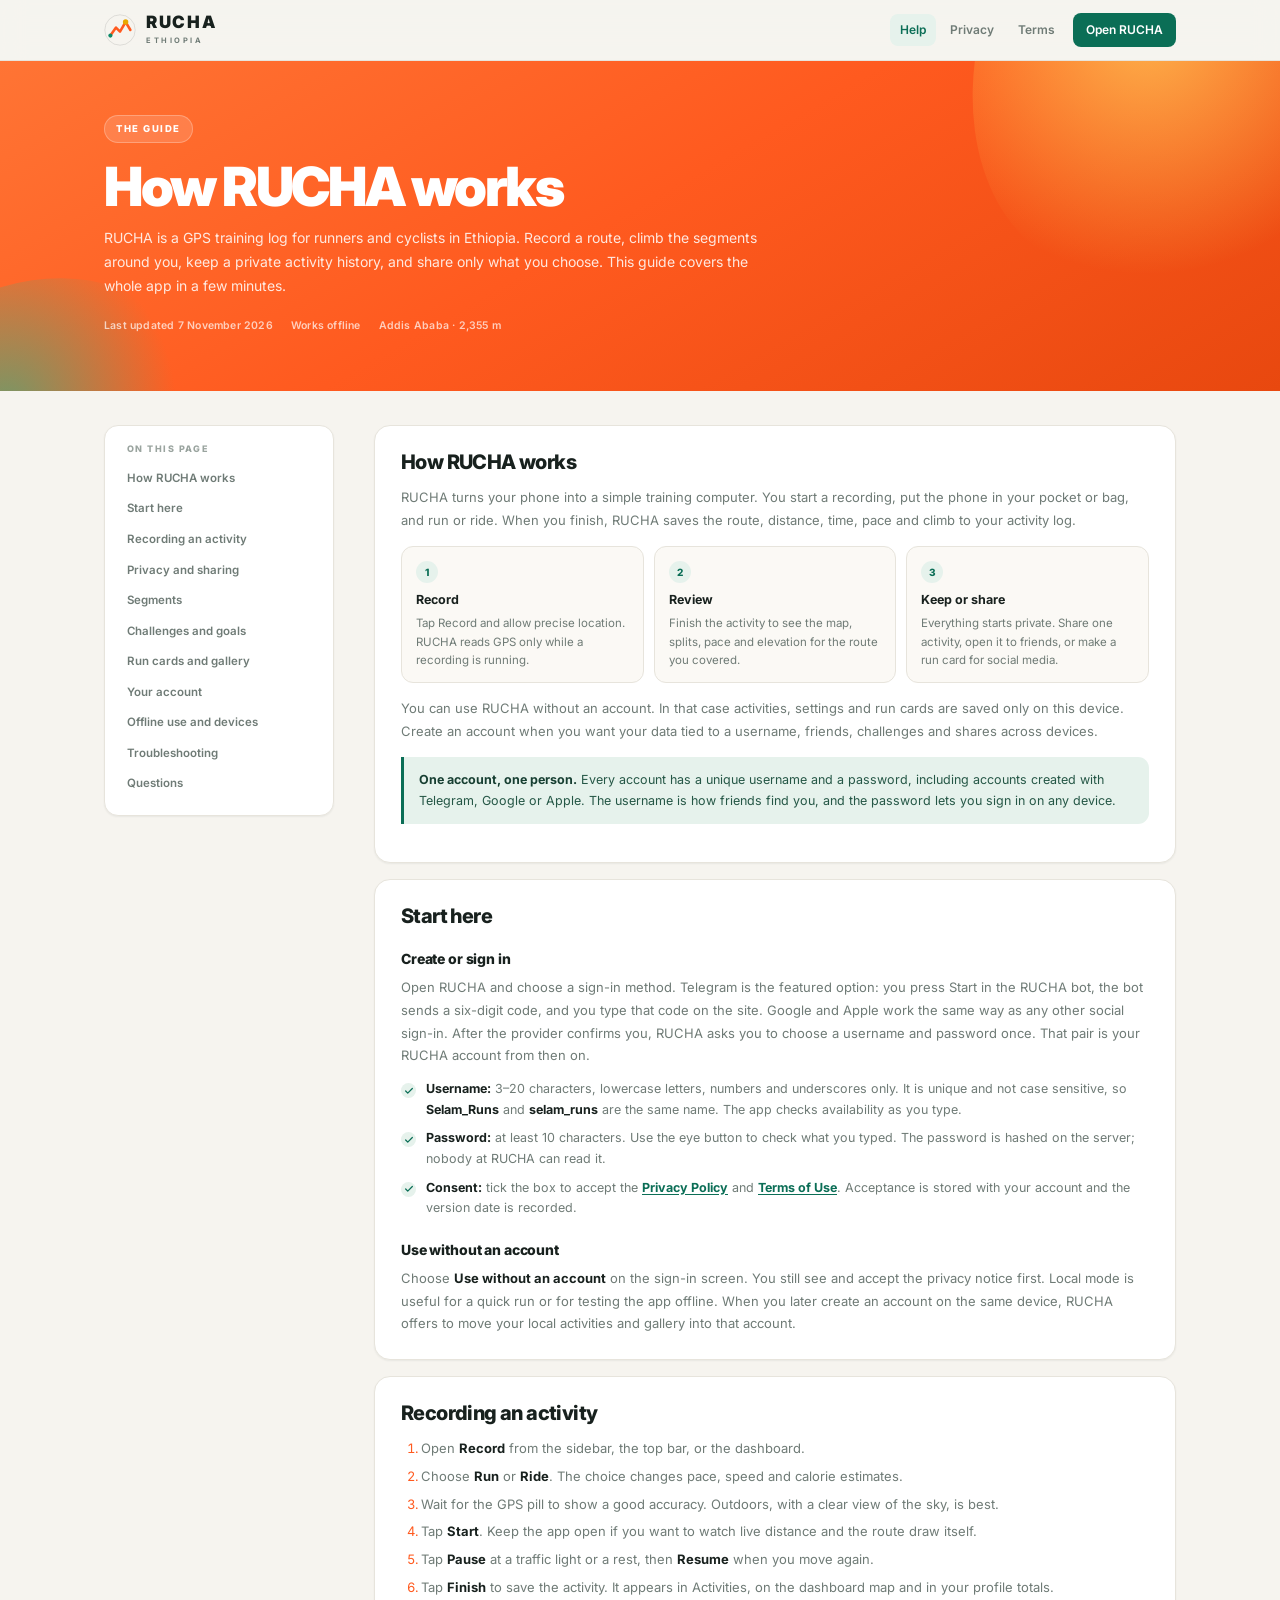
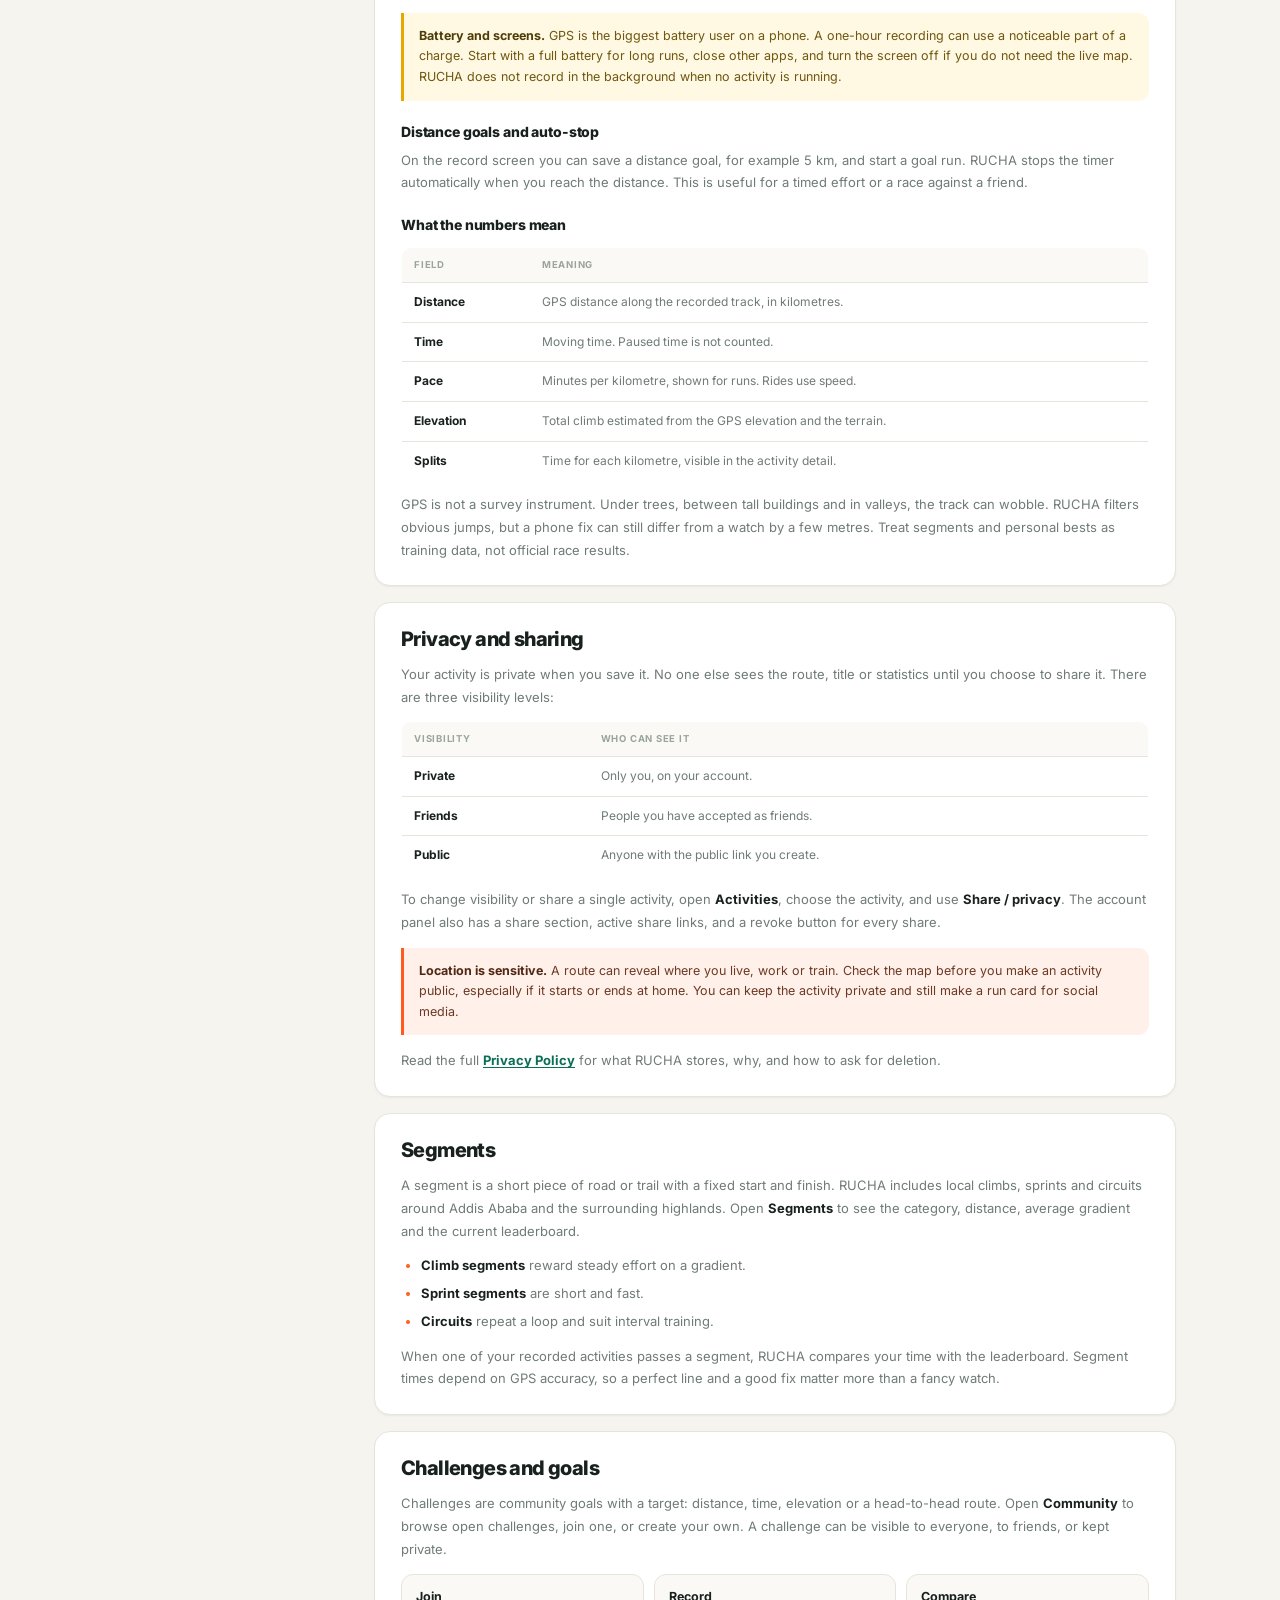
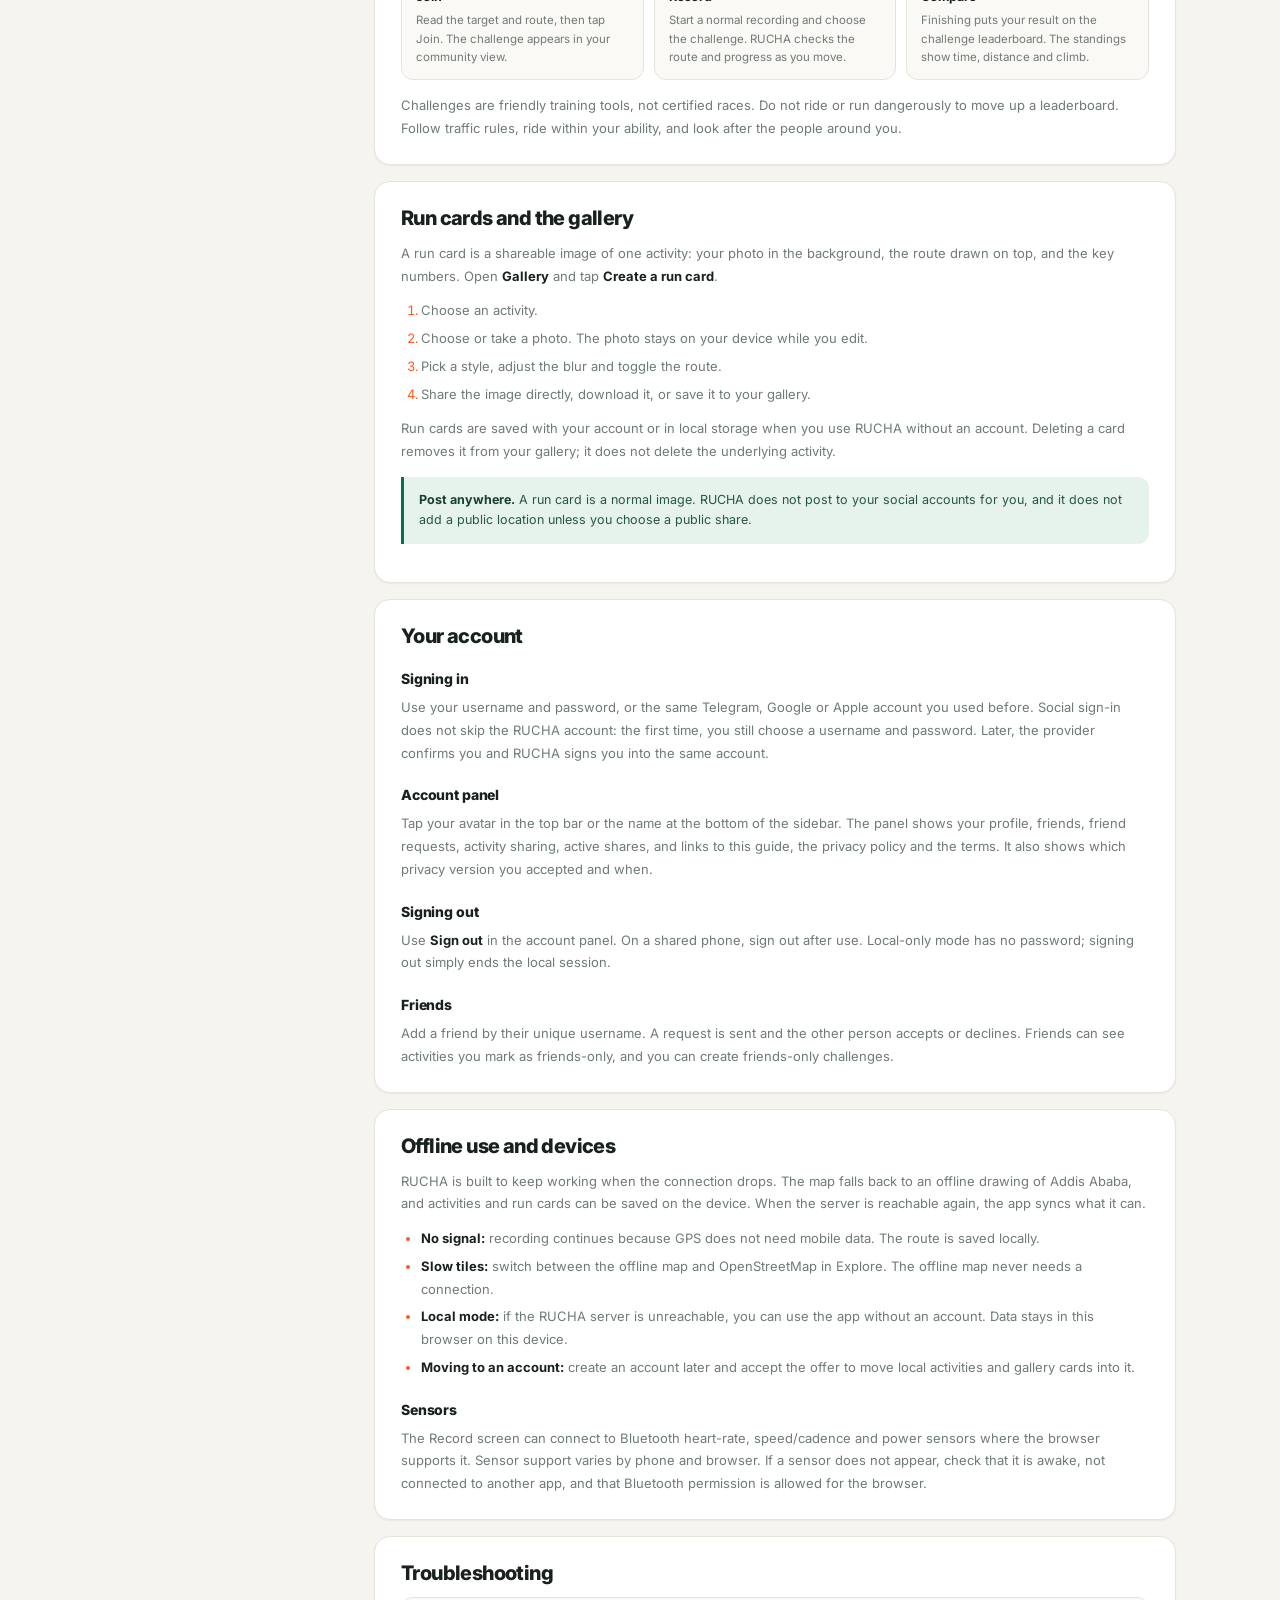
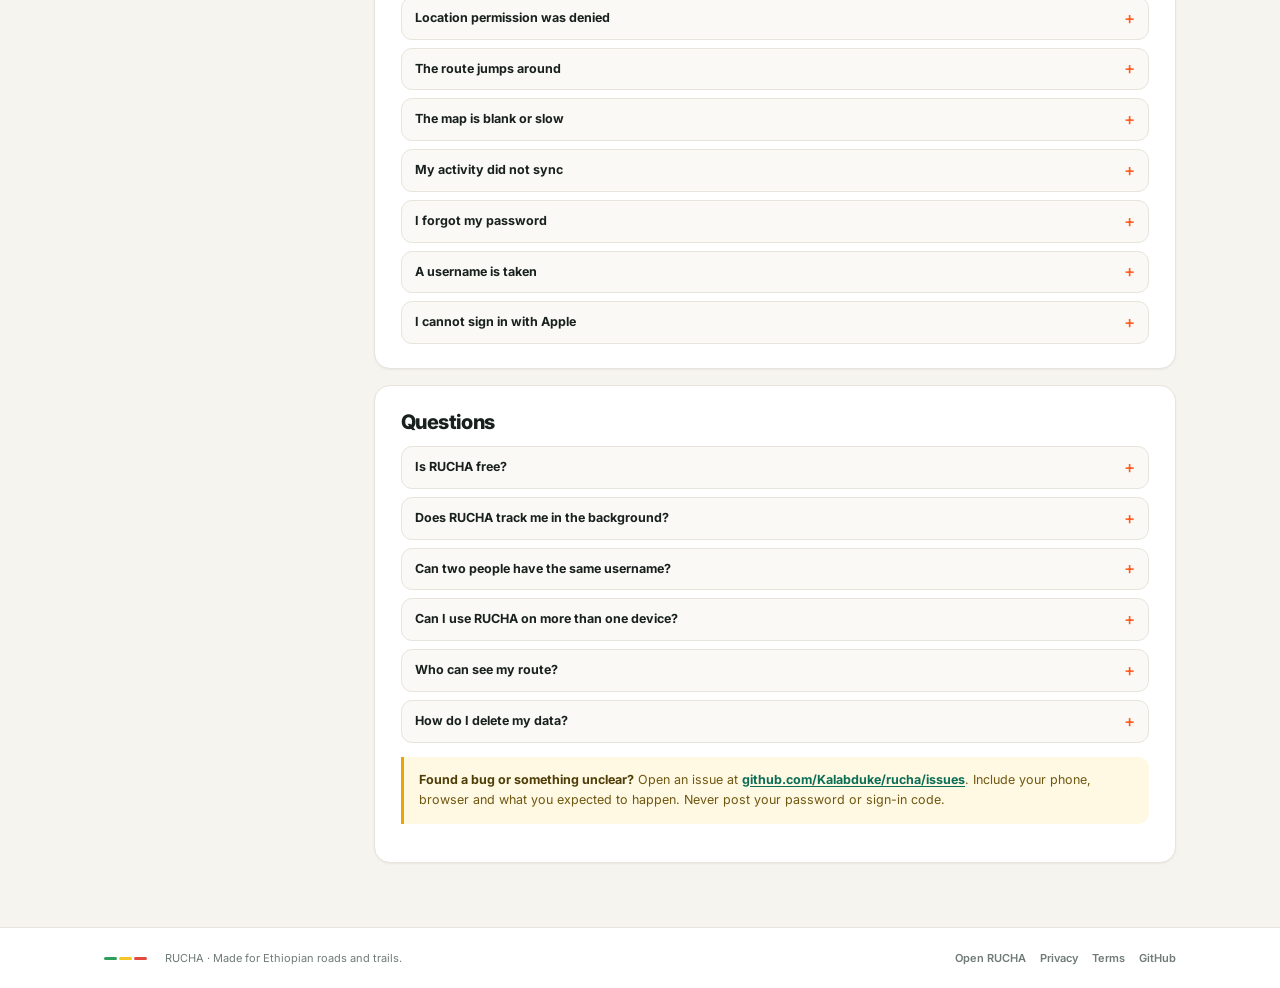
==== help.html @ 649cab93 "feat: complete RUCHA accounts, consent and onboarding - Telegram-first sign-in plus Google and Apple" ====
<!DOCTYPE html>
<html lang="en">
<head>
<meta charset="UTF-8">
<meta name="viewport" content="width=device-width, initial-scale=1">
<meta name="description" content="How RUCHA works: recording GPS activities, segments, challenges, run cards, accounts, privacy and offline use.">
<title>How RUCHA works · RUCHA</title>
<link rel="icon" type="image/svg+xml" href="data:image/svg+xml,%3Csvg xmlns=%27http://www.w3.org/2000/svg%27 viewBox=%270 0 40 40%27%3E%3Crect width=%2740%27 height=%2740%27 rx=%278%27 fill=%27%23121A18%27/%3E%3Cpath d=%27M8 27 L15 17 L20 22 L27 10 L33 20%27 fill=%27none%27 stroke=%27%23FF5A1F%27 stroke-width=%273.4%27 stroke-linecap=%27round%27 stroke-linejoin=%27round%27/%3E%3C/svg%3E">
<link rel="preconnect" href="https://fonts.googleapis.com">
<link rel="preconnect" href="https://fonts.gstatic.com" crossorigin>
<link href="https://fonts.googleapis.com/css2?family=Inter:wght@400;500;600;700;800;900&display=swap" rel="stylesheet">
<link rel="stylesheet" href="legal.css?v=5">
</head>
<body>

<header class="legal-top">
  <div class="legal-top-inner">
    <a class="legal-brand" href="index.html" aria-label="RUCHA home">
      <svg viewBox="0 0 40 40" aria-hidden="true">
        <circle cx="20" cy="20" r="19" fill="none" stroke="rgba(24,33,30,.14)" stroke-width="1"/>
        <path d="M8 27 L15 17 L20 22 L27 10 L33 20" fill="none" stroke="#FF5A1F" stroke-width="3.2" stroke-linecap="round" stroke-linejoin="round"/>
        <circle cx="27" cy="10" r="3.4" fill="#E8A700"/>
        <circle cx="8" cy="27" r="2.6" fill="#0E8A6A"/>
      </svg>
      <div><b>RUCHA</b><span>ETHIOPIA</span></div>
    </a>
    <nav class="legal-nav" aria-label="Site">
      <a href="help.html" class="active">Help</a>
      <a href="privacy.html">Privacy</a>
      <a href="terms.html">Terms</a>
      <a class="legal-cta" href="index.html">Open RUCHA</a>
    </nav>
  </div>
</header>

<section class="legal-hero">
  <div class="legal-hero-inner">
    <span class="legal-eyebrow">The guide</span>
    <h1>How RUCHA works</h1>
    <p>RUCHA is a GPS training log for runners and cyclists in Ethiopia. Record a route, climb the segments around you, keep a private activity history, and share only what you choose. This guide covers the whole app in a few minutes.</p>
    <div class="legal-meta"><span>Last updated 7 November 2026</span><span>Works offline</span><span>Addis Ababa · 2,355 m</span></div>
  </div>
</section>

<main class="legal-wrap">
  <div class="legal-layout">
    <aside class="legal-toc">
      <div class="legal-toc-inner">
        <div class="legal-toc-title">On this page</div>
        <nav aria-label="Help sections">
          <a href="#how-it-works">How RUCHA works</a>
          <a href="#start">Start here</a>
          <a href="#record">Recording an activity</a>
          <a href="#privacy">Privacy and sharing</a>
          <a href="#segments">Segments</a>
          <a href="#challenges">Challenges and goals</a>
          <a href="#gallery">Run cards and gallery</a>
          <a href="#account">Your account</a>
          <a href="#offline">Offline use and devices</a>
          <a href="#troubleshooting">Troubleshooting</a>
          <a href="#faq">Questions</a>
        </nav>
      </div>
    </aside>

    <article class="legal-article">
      <section class="legal-card" id="how-it-works">
        <h2>How RUCHA works</h2>
        <p>RUCHA turns your phone into a simple training computer. You start a recording, put the phone in your pocket or bag, and run or ride. When you finish, RUCHA saves the route, distance, time, pace and climb to your activity log.</p>
        <div class="legal-grid">
          <div class="legal-step"><span class="legal-step-n">1</span><b>Record</b><p>Tap Record and allow precise location. RUCHA reads GPS only while a recording is running.</p></div>
          <div class="legal-step"><span class="legal-step-n">2</span><b>Review</b><p>Finish the activity to see the map, splits, pace and elevation for the route you covered.</p></div>
          <div class="legal-step"><span class="legal-step-n">3</span><b>Keep or share</b><p>Everything starts private. Share one activity, open it to friends, or make a run card for social media.</p></div>
        </div>
        <p>You can use RUCHA without an account. In that case activities, settings and run cards are saved only on this device. Create an account when you want your data tied to a username, friends, challenges and shares across devices.</p>
        <div class="legal-callout green"><strong>One account, one person.</strong> Every account has a unique username and a password, including accounts created with Telegram, Google or Apple. The username is how friends find you, and the password lets you sign in on any device.</div>
      </section>

      <section class="legal-card" id="start">
        <h2>Start here</h2>
        <h3>Create or sign in</h3>
        <p>Open RUCHA and choose a sign-in method. Telegram is the featured option: you press Start in the RUCHA bot, the bot sends a six-digit code, and you type that code on the site. Google and Apple work the same way as any other social sign-in. After the provider confirms you, RUCHA asks you to choose a username and password once. That pair is your RUCHA account from then on.</p>
        <ul class="legal-checks">
          <li><strong>Username:</strong> 3–20 characters, lowercase letters, numbers and underscores only. It is unique and not case sensitive, so <b>Selam_Runs</b> and <b>selam_runs</b> are the same name. The app checks availability as you type.</li>
          <li><strong>Password:</strong> at least 10 characters. Use the eye button to check what you typed. The password is hashed on the server; nobody at RUCHA can read it.</li>
          <li><strong>Consent:</strong> tick the box to accept the <a href="privacy.html">Privacy Policy</a> and <a href="terms.html">Terms of Use</a>. Acceptance is stored with your account and the version date is recorded.</li>
        </ul>
        <h3>Use without an account</h3>
        <p>Choose <b>Use without an account</b> on the sign-in screen. You still see and accept the privacy notice first. Local mode is useful for a quick run or for testing the app offline. When you later create an account on the same device, RUCHA offers to move your local activities and gallery into that account.</p>
      </section>

      <section class="legal-card" id="record">
        <h2>Recording an activity</h2>
        <ol>
          <li>Open <b>Record</b> from the sidebar, the top bar, or the dashboard.</li>
          <li>Choose <b>Run</b> or <b>Ride</b>. The choice changes pace, speed and calorie estimates.</li>
          <li>Wait for the GPS pill to show a good accuracy. Outdoors, with a clear view of the sky, is best.</li>
          <li>Tap <b>Start</b>. Keep the app open if you want to watch live distance and the route draw itself.</li>
          <li>Tap <b>Pause</b> at a traffic light or a rest, then <b>Resume</b> when you move again.</li>
          <li>Tap <b>Finish</b> to save the activity. It appears in Activities, on the dashboard map and in your profile totals.</li>
        </ol>
        <div class="legal-callout gold"><strong>Battery and screens.</strong> GPS is the biggest battery user on a phone. A one-hour recording can use a noticeable part of a charge. Start with a full battery for long runs, close other apps, and turn the screen off if you do not need the live map. RUCHA does not record in the background when no activity is running.</div>
        <h3>Distance goals and auto-stop</h3>
        <p>On the record screen you can save a distance goal, for example 5 km, and start a goal run. RUCHA stops the timer automatically when you reach the distance. This is useful for a timed effort or a race against a friend.</p>
        <h3>What the numbers mean</h3>
        <table class="legal-table">
          <thead><tr><th>Field</th><th>Meaning</th></tr></thead>
          <tbody>
            <tr><td>Distance</td><td>GPS distance along the recorded track, in kilometres.</td></tr>
            <tr><td>Time</td><td>Moving time. Paused time is not counted.</td></tr>
            <tr><td>Pace</td><td>Minutes per kilometre, shown for runs. Rides use speed.</td></tr>
            <tr><td>Elevation</td><td>Total climb estimated from the GPS elevation and the terrain.</td></tr>
            <tr><td>Splits</td><td>Time for each kilometre, visible in the activity detail.</td></tr>
          </tbody>
        </table>
        <p>GPS is not a survey instrument. Under trees, between tall buildings and in valleys, the track can wobble. RUCHA filters obvious jumps, but a phone fix can still differ from a watch by a few metres. Treat segments and personal bests as training data, not official race results.</p>
      </section>

      <section class="legal-card" id="privacy">
        <h2>Privacy and sharing</h2>
        <p>Your activity is private when you save it. No one else sees the route, title or statistics until you choose to share it. There are three visibility levels:</p>
        <table class="legal-table">
          <thead><tr><th>Visibility</th><th>Who can see it</th></tr></thead>
          <tbody>
            <tr><td>Private</td><td>Only you, on your account.</td></tr>
            <tr><td>Friends</td><td>People you have accepted as friends.</td></tr>
            <tr><td>Public</td><td>Anyone with the public link you create.</td></tr>
          </tbody>
        </table>
        <p>To change visibility or share a single activity, open <b>Activities</b>, choose the activity, and use <b>Share / privacy</b>. The account panel also has a share section, active share links, and a revoke button for every share.</p>
        <div class="legal-callout"><strong>Location is sensitive.</strong> A route can reveal where you live, work or train. Check the map before you make an activity public, especially if it starts or ends at home. You can keep the activity private and still make a run card for social media.</div>
        <p>Read the full <a href="privacy.html">Privacy Policy</a> for what RUCHA stores, why, and how to ask for deletion.</p>
      </section>

      <section class="legal-card" id="segments">
        <h2>Segments</h2>
        <p>A segment is a short piece of road or trail with a fixed start and finish. RUCHA includes local climbs, sprints and circuits around Addis Ababa and the surrounding highlands. Open <b>Segments</b> to see the category, distance, average gradient and the current leaderboard.</p>
        <ul>
          <li><strong>Climb segments</strong> reward steady effort on a gradient.</li>
          <li><strong>Sprint segments</strong> are short and fast.</li>
          <li><strong>Circuits</strong> repeat a loop and suit interval training.</li>
        </ul>
        <p>When one of your recorded activities passes a segment, RUCHA compares your time with the leaderboard. Segment times depend on GPS accuracy, so a perfect line and a good fix matter more than a fancy watch.</p>
      </section>

      <section class="legal-card" id="challenges">
        <h2>Challenges and goals</h2>
        <p>Challenges are community goals with a target: distance, time, elevation or a head-to-head route. Open <b>Community</b> to browse open challenges, join one, or create your own. A challenge can be visible to everyone, to friends, or kept private.</p>
        <div class="legal-grid">
          <div class="legal-step"><b>Join</b><p>Read the target and route, then tap Join. The challenge appears in your community view.</p></div>
          <div class="legal-step"><b>Record</b><p>Start a normal recording and choose the challenge. RUCHA checks the route and progress as you move.</p></div>
          <div class="legal-step"><b>Compare</b><p>Finishing puts your result on the challenge leaderboard. The standings show time, distance and climb.</p></div>
        </div>
        <p>Challenges are friendly training tools, not certified races. Do not ride or run dangerously to move up a leaderboard. Follow traffic rules, ride within your ability, and look after the people around you.</p>
      </section>

      <section class="legal-card" id="gallery">
        <h2>Run cards and the gallery</h2>
        <p>A run card is a shareable image of one activity: your photo in the background, the route drawn on top, and the key numbers. Open <b>Gallery</b> and tap <b>Create a run card</b>.</p>
        <ol>
          <li>Choose an activity.</li>
          <li>Choose or take a photo. The photo stays on your device while you edit.</li>
          <li>Pick a style, adjust the blur and toggle the route.</li>
          <li>Share the image directly, download it, or save it to your gallery.</li>
        </ol>
        <p>Run cards are saved with your account or in local storage when you use RUCHA without an account. Deleting a card removes it from your gallery; it does not delete the underlying activity.</p>
        <div class="legal-callout green"><strong>Post anywhere.</strong> A run card is a normal image. RUCHA does not post to your social accounts for you, and it does not add a public location unless you choose a public share.</div>
      </section>

      <section class="legal-card" id="account">
        <h2>Your account</h2>
        <h3>Signing in</h3>
        <p>Use your username and password, or the same Telegram, Google or Apple account you used before. Social sign-in does not skip the RUCHA account: the first time, you still choose a username and password. Later, the provider confirms you and RUCHA signs you into the same account.</p>
        <h3>Account panel</h3>
        <p>Tap your avatar in the top bar or the name at the bottom of the sidebar. The panel shows your profile, friends, friend requests, activity sharing, active shares, and links to this guide, the privacy policy and the terms. It also shows which privacy version you accepted and when.</p>
        <h3>Signing out</h3>
        <p>Use <b>Sign out</b> in the account panel. On a shared phone, sign out after use. Local-only mode has no password; signing out simply ends the local session.</p>
        <h3>Friends</h3>
        <p>Add a friend by their unique username. A request is sent and the other person accepts or declines. Friends can see activities you mark as friends-only, and you can create friends-only challenges.</p>
      </section>

      <section class="legal-card" id="offline">
        <h2>Offline use and devices</h2>
        <p>RUCHA is built to keep working when the connection drops. The map falls back to an offline drawing of Addis Ababa, and activities and run cards can be saved on the device. When the server is reachable again, the app syncs what it can.</p>
        <ul>
          <li><strong>No signal:</strong> recording continues because GPS does not need mobile data. The route is saved locally.</li>
          <li><strong>Slow tiles:</strong> switch between the offline map and OpenStreetMap in Explore. The offline map never needs a connection.</li>
          <li><strong>Local mode:</strong> if the RUCHA server is unreachable, you can use the app without an account. Data stays in this browser on this device.</li>
          <li><strong>Moving to an account:</strong> create an account later and accept the offer to move local activities and gallery cards into it.</li>
        </ul>
        <h3>Sensors</h3>
        <p>The Record screen can connect to Bluetooth heart-rate, speed/cadence and power sensors where the browser supports it. Sensor support varies by phone and browser. If a sensor does not appear, check that it is awake, not connected to another app, and that Bluetooth permission is allowed for the browser.</p>
      </section>

      <section class="legal-card" id="troubleshooting">
        <h2>Troubleshooting</h2>
        <div class="legal-faq">
          <details><summary>Location permission was denied</summary><p>Open your browser's site settings for RUCHA and allow location, then reload the page. On Android, also check that precise location is allowed for the browser. RUCHA cannot record GPS without permission.</p></details>
          <details><summary>The route jumps around</summary><p>This is usually a weak GPS fix. Move away from tall buildings, wait for a better accuracy before starting, and keep the phone in a pocket or armband with a view of the sky. A phone in a deep bag or under a jacket can lose the signal.</p></details>
          <details><summary>The map is blank or slow</summary><p>Switch to the offline map in Explore. OpenStreetMap tiles need a connection and can be slow on mobile data. The offline map always works.</p></details>
          <details><summary>My activity did not sync</summary><p>Check the connection badge. If RUCHA is offline, the activity is saved on this device and will sync when the server is reachable. Do not clear browser storage before it syncs.</p></details>
          <details><summary>I forgot my password</summary><p>There is no email reset yet. If you still have the Telegram, Google or Apple account linked to RUCHA, sign in that way and you will return to the same RUCHA account. Otherwise, create a new account with a new username. Do not create a second account to impersonate someone else.</p></details>
          <details><summary>A username is taken</summary><p>Usernames are unique and case-insensitive. Try another combination. The field checks availability as you type, and the server enforces uniqueness when you submit.</p></details>
          <details><summary>I cannot sign in with Apple</summary><p>Apple sign-in requires an HTTPS site and Apple credentials configured on the server. If the button is disabled or missing, use Telegram, Google, or a username and password.</p></details>
        </div>
      </section>

      <section class="legal-card" id="faq">
        <h2>Questions</h2>
        <div class="legal-faq">
          <details><summary>Is RUCHA free?</summary><p>Yes. Recording, segments, challenges and run cards are free to use. There are no ads and RUCHA does not sell personal data.</p></details>
          <details><summary>Does RUCHA track me in the background?</summary><p>No. GPS is read only while an activity is recording. When you finish or stop, tracking stops. The app does not build a background location history.</p></details>
          <details><summary>Can two people have the same username?</summary><p>No. Usernames are unique and case-insensitive. <b>Selam_Runs</b> and <b>selam_runs</b> are the same account name.</p></details>
          <details><summary>Can I use RUCHA on more than one device?</summary><p>Yes, with an account. Sign in with the same username and password on each device. Local-only mode is tied to the browser and device where it was created.</p></details>
          <details><summary>Who can see my route?</summary><p>Only you, until you share the activity or change its visibility. Public shares are visible to anyone with the link. Friends-only shares are visible to accepted friends.</p></details>
          <details><summary>How do I delete my data?</summary><p>Delete individual activities or run cards in the app. For account deletion, contact the project through the public repository. See the <a href="privacy.html#retention">Privacy Policy</a> for what deletion covers.</p></details>
        </div>
        <div class="legal-callout gold"><strong>Found a bug or something unclear?</strong> Open an issue at <a href="https://github.com/Kalabduke/rucha/issues" target="_blank" rel="noopener">github.com/Kalabduke/rucha/issues</a>. Include your phone, browser and what you expected to happen. Never post your password or sign-in code.</div>
      </section>
    </article>
  </div>
</main>

<footer class="legal-footer">
  <div class="legal-footer-inner">
    <span class="legal-flag" aria-hidden="true"><i></i><i></i><i></i></span>
    <span>RUCHA · Made for Ethiopian roads and trails.</span>
    <div class="legal-footer-links">
      <a href="index.html">Open RUCHA</a>
      <a href="privacy.html">Privacy</a>
      <a href="terms.html">Terms</a>
      <a href="https://github.com/Kalabduke/rucha" target="_blank" rel="noopener">GitHub</a>
    </div>
  </div>
</footer>

</body>
</html>
---- legal.css ----
:root{
  --brand:#0B6E56; --brand-dark:#095A46; --brand-soft:#E6F2EC;
  --accent:#FF5A1F; --accent-soft:#FFF0E9; --gold:#E8A700; --accent-2:#0E8A6A;
  --bg:#F6F4EF; --surface:#FFFFFF; --surface-2:#FBF9F5;
  --text:#18211E; --muted:#6F7B76; --faint:#9AA49F; --border:#E7E4DC; --border-strong:#D8D4C9;
  --shadow:0 1px 2px rgba(20,30,26,.06); --shadow-lg:0 18px 50px rgba(15,25,20,.12);
  --font:'Inter','Noto Sans',system-ui,-apple-system,'Segoe UI',sans-serif;
}
*{box-sizing:border-box}
html,body{margin:0;padding:0}
body{font-family:var(--font);background:var(--bg);color:var(--text);font-size:14px;line-height:1.5;-webkit-font-smoothing:antialiased}
a{color:inherit}
svg{display:block}
::selection{background:var(--accent);color:#fff}
.legal-top{
  position:sticky;top:0;z-index:20;background:rgba(246,244,239,.9);backdrop-filter:blur(12px);
  border-bottom:1px solid var(--border);
}
.legal-top-inner{max-width:1120px;margin:0 auto;padding:13px 24px;display:flex;align-items:center;gap:18px}
.legal-brand{display:flex;align-items:center;gap:10px;text-decoration:none}
.legal-brand svg{width:32px;height:32px;flex:0 0 32px}
.legal-brand b{display:block;font-size:17px;font-weight:900;letter-spacing:.1em;line-height:1}
.legal-brand span{display:block;font-size:7.5px;letter-spacing:.34em;color:var(--muted);margin-top:4px;font-weight:700}
.legal-nav{display:flex;align-items:center;gap:4px;margin-left:auto;font-size:12px;font-weight:600}
.legal-nav a{padding:7px 10px;border-radius:8px;text-decoration:none;color:var(--muted)}
.legal-nav a:hover{color:var(--text);background:var(--surface)}
.legal-nav a.active{color:var(--brand);background:var(--brand-soft)}
.legal-nav .legal-cta{background:var(--brand);color:#fff;padding:8px 13px;margin-left:4px}
.legal-nav .legal-cta:hover{background:var(--brand-dark);color:#fff}
.legal-hero{
  position:relative;overflow:hidden;color:#fff;
  background:linear-gradient(150deg,#FF7434 0%,#FF5A1F 48%,#E8480F 100%);
}
.legal-hero.green{background:linear-gradient(150deg,#0F7A60 0%,#0B6E56 48%,#084A3B 100%)}
.legal-hero-inner{max-width:1120px;margin:0 auto;padding:54px 24px 58px;position:relative;z-index:1}
.legal-hero::before,.legal-hero::after{content:"";position:absolute;border-radius:46% 54% 62% 38% / 44% 39% 61% 56%;pointer-events:none}
.legal-hero::before{width:420px;height:400px;right:-110px;top:-170px;background:radial-gradient(circle at 38% 38%,rgba(255,211,92,.72),rgba(232,167,0,0) 68%);transform:rotate(18deg)}
.legal-hero::after{width:300px;height:280px;left:-110px;bottom:-170px;background:radial-gradient(circle at 42% 40%,rgba(28,186,145,.6),rgba(14,138,106,0) 70%);transform:rotate(-24deg)}
.legal-eyebrow{display:inline-flex;align-items:center;gap:7px;padding:6px 11px;border-radius:999px;background:rgba(255,255,255,.14);border:1px solid rgba(255,255,255,.26);font-size:9.5px;letter-spacing:.16em;font-weight:800;text-transform:uppercase}
.legal-hero h1{font-size:clamp(34px,4.4vw,54px);line-height:1.02;letter-spacing:-.045em;font-weight:900;margin:16px 0 12px;max-width:820px}
.legal-hero p{font-size:14px;line-height:1.7;color:rgba(255,255,255,.86);margin:0;max-width:680px}
.legal-meta{display:flex;flex-wrap:wrap;gap:8px 18px;margin-top:20px;font-size:10.5px;color:rgba(255,255,255,.7);font-weight:600;letter-spacing:.02em}
.legal-wrap{max-width:1120px;margin:0 auto;padding:34px 24px 64px}
.legal-layout{display:grid;grid-template-columns:230px minmax(0,1fr);gap:40px;align-items:start}
.legal-toc{position:sticky;top:82px}
.legal-toc-inner{background:var(--surface);border:1px solid var(--border);border-radius:14px;padding:16px 14px;box-shadow:var(--shadow)}
.legal-toc-title{font-size:9px;letter-spacing:.16em;text-transform:uppercase;color:var(--faint);font-weight:800;padding:0 8px;margin-bottom:8px}
.legal-toc nav{display:flex;flex-direction:column;gap:1px}
.legal-toc a{font-size:11.5px;font-weight:600;color:var(--muted);text-decoration:none;padding:7px 8px;border-radius:8px;line-height:1.35}
.legal-toc a:hover{color:var(--brand);background:var(--brand-soft)}
.legal-article{min-width:0;display:flex;flex-direction:column;gap:16px}
.legal-card{background:var(--surface);border:1px solid var(--border);border-radius:16px;padding:24px 26px;box-shadow:var(--shadow);scroll-margin-top:88px}
.legal-card h2{font-size:20px;letter-spacing:-.03em;font-weight:800;margin:0 0 12px;line-height:1.2}
.legal-card h3{font-size:14px;font-weight:800;letter-spacing:-.01em;margin:20px 0 7px}
.legal-card h3:first-child{margin-top:0}
.legal-card p{font-size:13px;line-height:1.75;color:var(--muted);margin:0 0 12px}
.legal-card p:last-child{margin-bottom:0}
.legal-card ul,.legal-card ol{margin:0 0 12px;padding-left:20px;font-size:13px;line-height:1.75;color:var(--muted)}
.legal-card li{margin:5px 0}
.legal-card li::marker{color:var(--accent)}
.legal-card strong,.legal-card b{color:var(--text)}
.legal-card a{color:var(--brand);font-weight:700;text-decoration:underline;text-underline-offset:2px}
.legal-card a:hover{color:var(--brand-dark)}
.legal-callout{
  margin:14px 0;padding:13px 15px;border-left:3px solid var(--accent);
  background:var(--accent-soft);border-radius:0 11px 11px 0;
  font-size:12.5px;line-height:1.65;color:#6B3A24;
}
.legal-callout strong{color:#4E2815}
.legal-callout.green{border-left-color:var(--brand);background:var(--brand-soft);color:#255746}
.legal-callout.green strong{color:#173F32}
.legal-callout.gold{border-left-color:var(--gold);background:#FFF8E2;color:#6E5711}
.legal-callout.gold strong{color:#4E3D07}
.legal-grid{display:grid;grid-template-columns:repeat(3,minmax(0,1fr));gap:10px;margin:14px 0}
.legal-step{background:var(--surface-2);border:1px solid var(--border);border-radius:12px;padding:13px 14px}
.legal-step b{display:block;font-size:12.5px;margin-bottom:4px}
.legal-step p{font-size:11.5px;line-height:1.6;margin:0;color:var(--muted)}
.legal-step .legal-step-n{display:inline-flex;width:22px;height:22px;border-radius:50%;background:var(--brand-soft);color:var(--brand);font-size:10px;font-weight:800;align-items:center;justify-content:center;margin-bottom:8px}
.legal-checks{list-style:none !important;padding:0 !important;margin:10px 0 !important}
.legal-checks li{position:relative;padding-left:25px;font-size:12.5px;line-height:1.65;margin:8px 0 !important}
.legal-checks li::before{
  content:"";position:absolute;left:0;top:4px;width:15px;height:15px;border-radius:50%;
  background:var(--brand-soft) url("data:image/svg+xml,%3Csvg xmlns='http://www.w3.org/2000/svg' viewBox='0 0 24 24' fill='none' stroke='%230B6E56' stroke-width='3' stroke-linecap='round' stroke-linejoin='round'%3E%3Cpath d='M4 12l5 5L20 6'/%3E%3C/svg%3E") center/10px no-repeat;
}
.legal-table{width:100%;border-collapse:collapse;font-size:12px;margin:12px 0;border:1px solid var(--border);border-radius:10px;overflow:hidden}
.legal-table th{text-align:left;padding:10px 12px;background:var(--surface-2);font-size:9.5px;letter-spacing:.08em;text-transform:uppercase;color:var(--faint);border-bottom:1px solid var(--border)}
.legal-table td{padding:10px 12px;border-bottom:1px solid var(--border);color:var(--muted);line-height:1.55;vertical-align:top}
.legal-table tr:last-child td{border-bottom:0}
.legal-table td:first-child{font-weight:700;color:var(--text);white-space:nowrap}
.legal-faq{display:flex;flex-direction:column;gap:8px;margin-top:12px}
.legal-faq details{background:var(--surface-2);border:1px solid var(--border);border-radius:11px;padding:0 13px}
.legal-faq summary{cursor:pointer;font-size:12.5px;font-weight:700;padding:11px 0;list-style:none;display:flex;align-items:center;justify-content:space-between;gap:10px}
.legal-faq summary::-webkit-details-marker{display:none}
.legal-faq summary::after{content:"+";font-size:17px;font-weight:500;color:var(--accent);line-height:1}
.legal-faq details[open] summary::after{content:"−"}
.legal-faq details p{font-size:12px;line-height:1.7;padding:0 0 12px;margin:0;color:var(--muted)}
.legal-footer{border-top:1px solid var(--border);background:var(--surface)}
.legal-footer-inner{max-width:1120px;margin:0 auto;padding:22px 24px;display:flex;align-items:center;gap:18px;flex-wrap:wrap;font-size:11px;color:var(--muted)}
.legal-footer-links{display:flex;gap:14px;margin-left:auto;flex-wrap:wrap}
.legal-footer a{text-decoration:none;font-weight:600}
.legal-footer a:hover{color:var(--brand)}
.legal-footer .legal-flag{display:flex;gap:2px}
.legal-footer .legal-flag i{width:13px;height:3px;border-radius:2px}
.legal-footer .legal-flag i:nth-child(1){background:#2E9E5B}.legal-footer .legal-flag i:nth-child(2){background:#F3C623}.legal-footer .legal-flag i:nth-child(3){background:#E24A3F}
@media(max-width:900px){
  .legal-layout{grid-template-columns:1fr;gap:18px}
  .legal-toc{position:static}
  .legal-toc nav{flex-direction:row;flex-wrap:wrap;gap:3px}
  .legal-toc a{font-size:10.5px}
  .legal-grid{grid-template-columns:1fr}
}
@media(max-width:620px){
  .legal-top-inner{padding:11px 16px;gap:10px}
  .legal-nav a:not(.legal-cta){display:none}
  .legal-hero-inner{padding:38px 18px 42px}
  .legal-wrap{padding:22px 16px 46px}
  .legal-card{padding:20px 18px;border-radius:14px}
  .legal-table{display:block;overflow-x:auto}
  .legal-footer-inner{padding:18px 16px;flex-direction:column;align-items:flex-start;gap:10px}
  .legal-footer-links{margin-left:0}
}
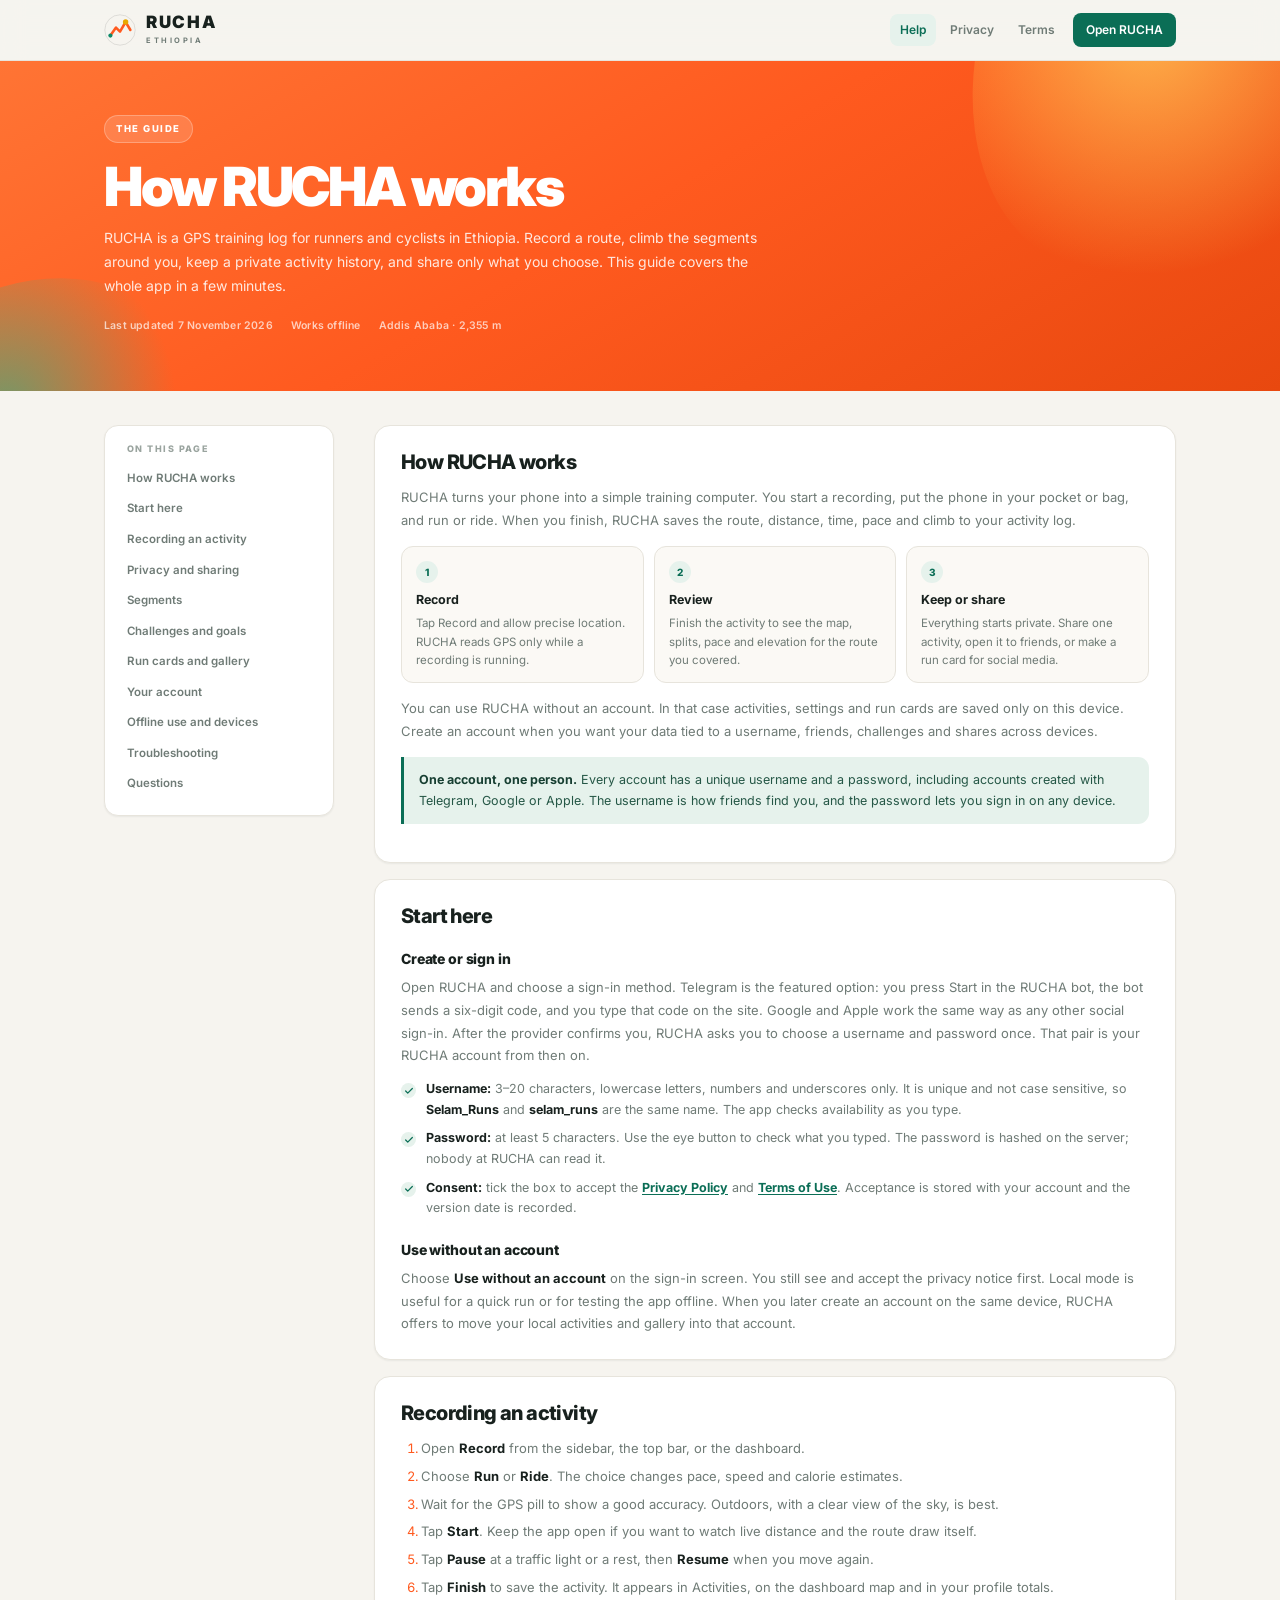
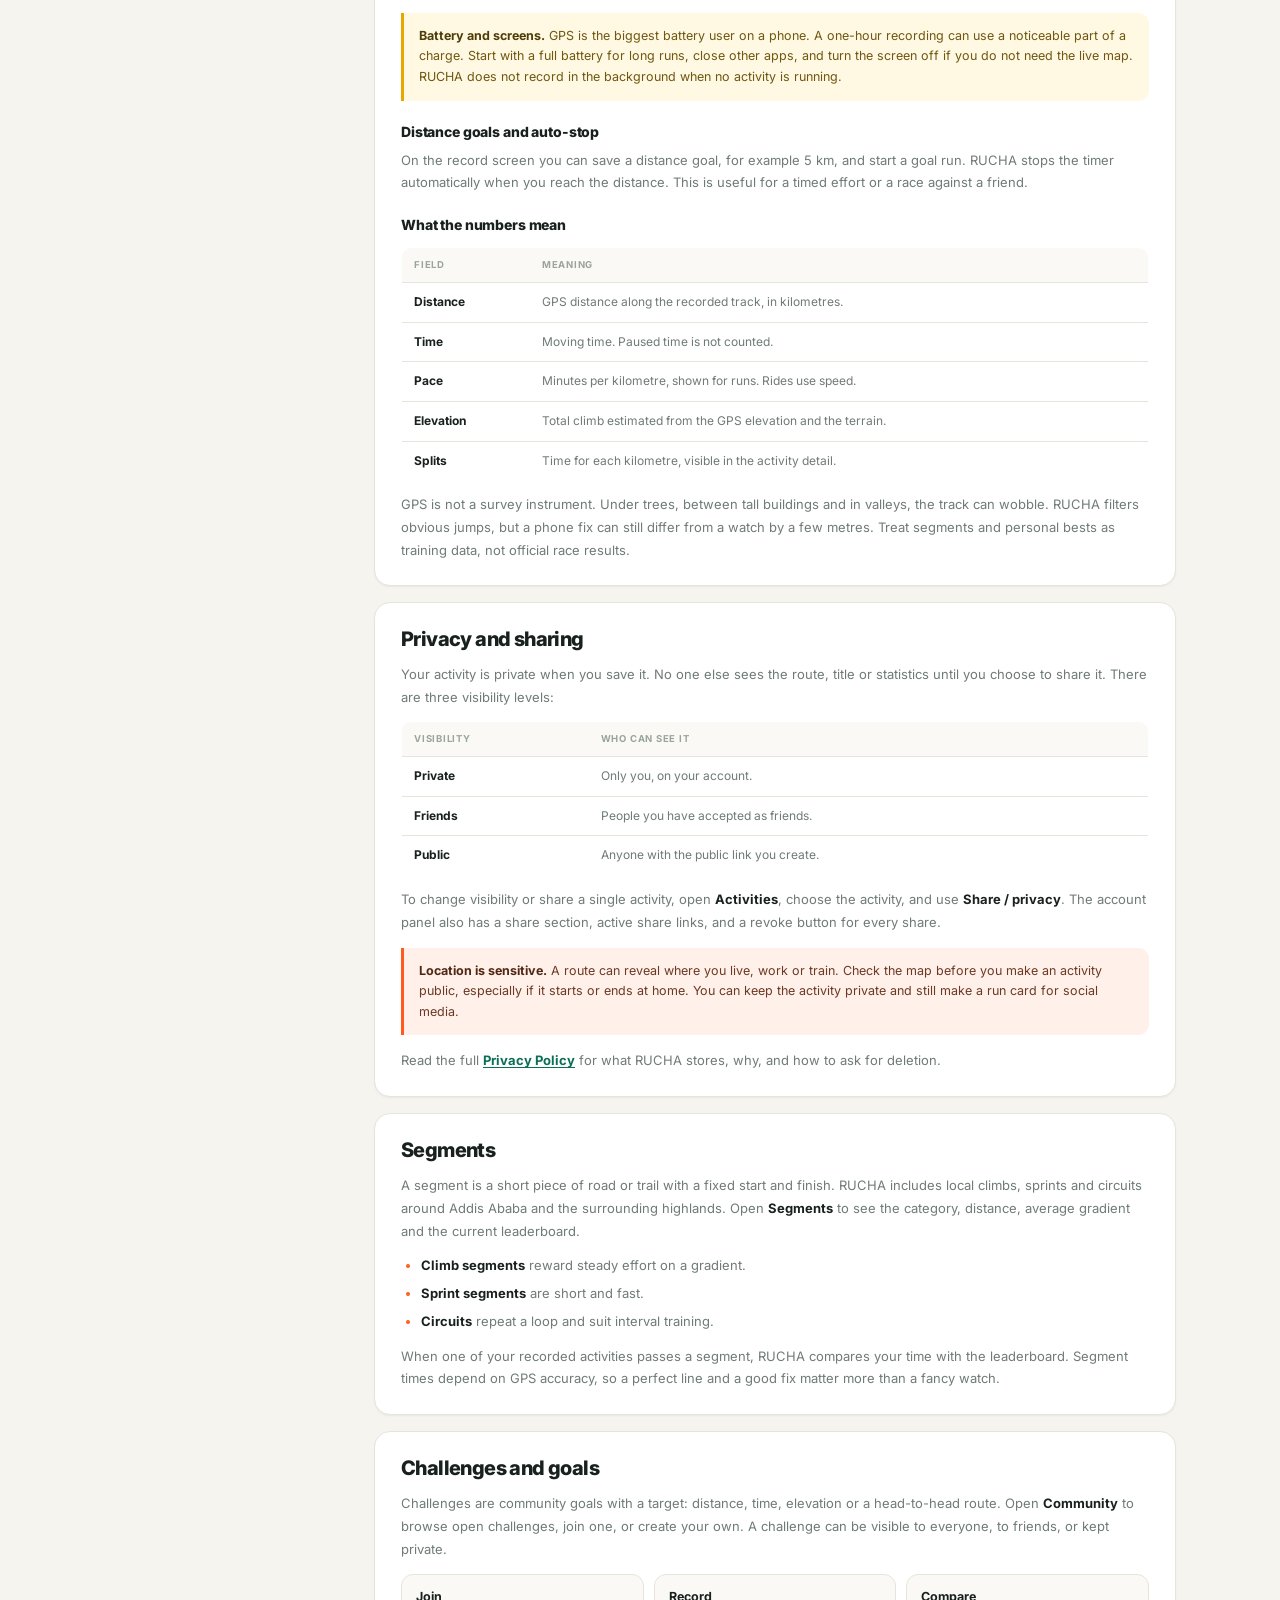
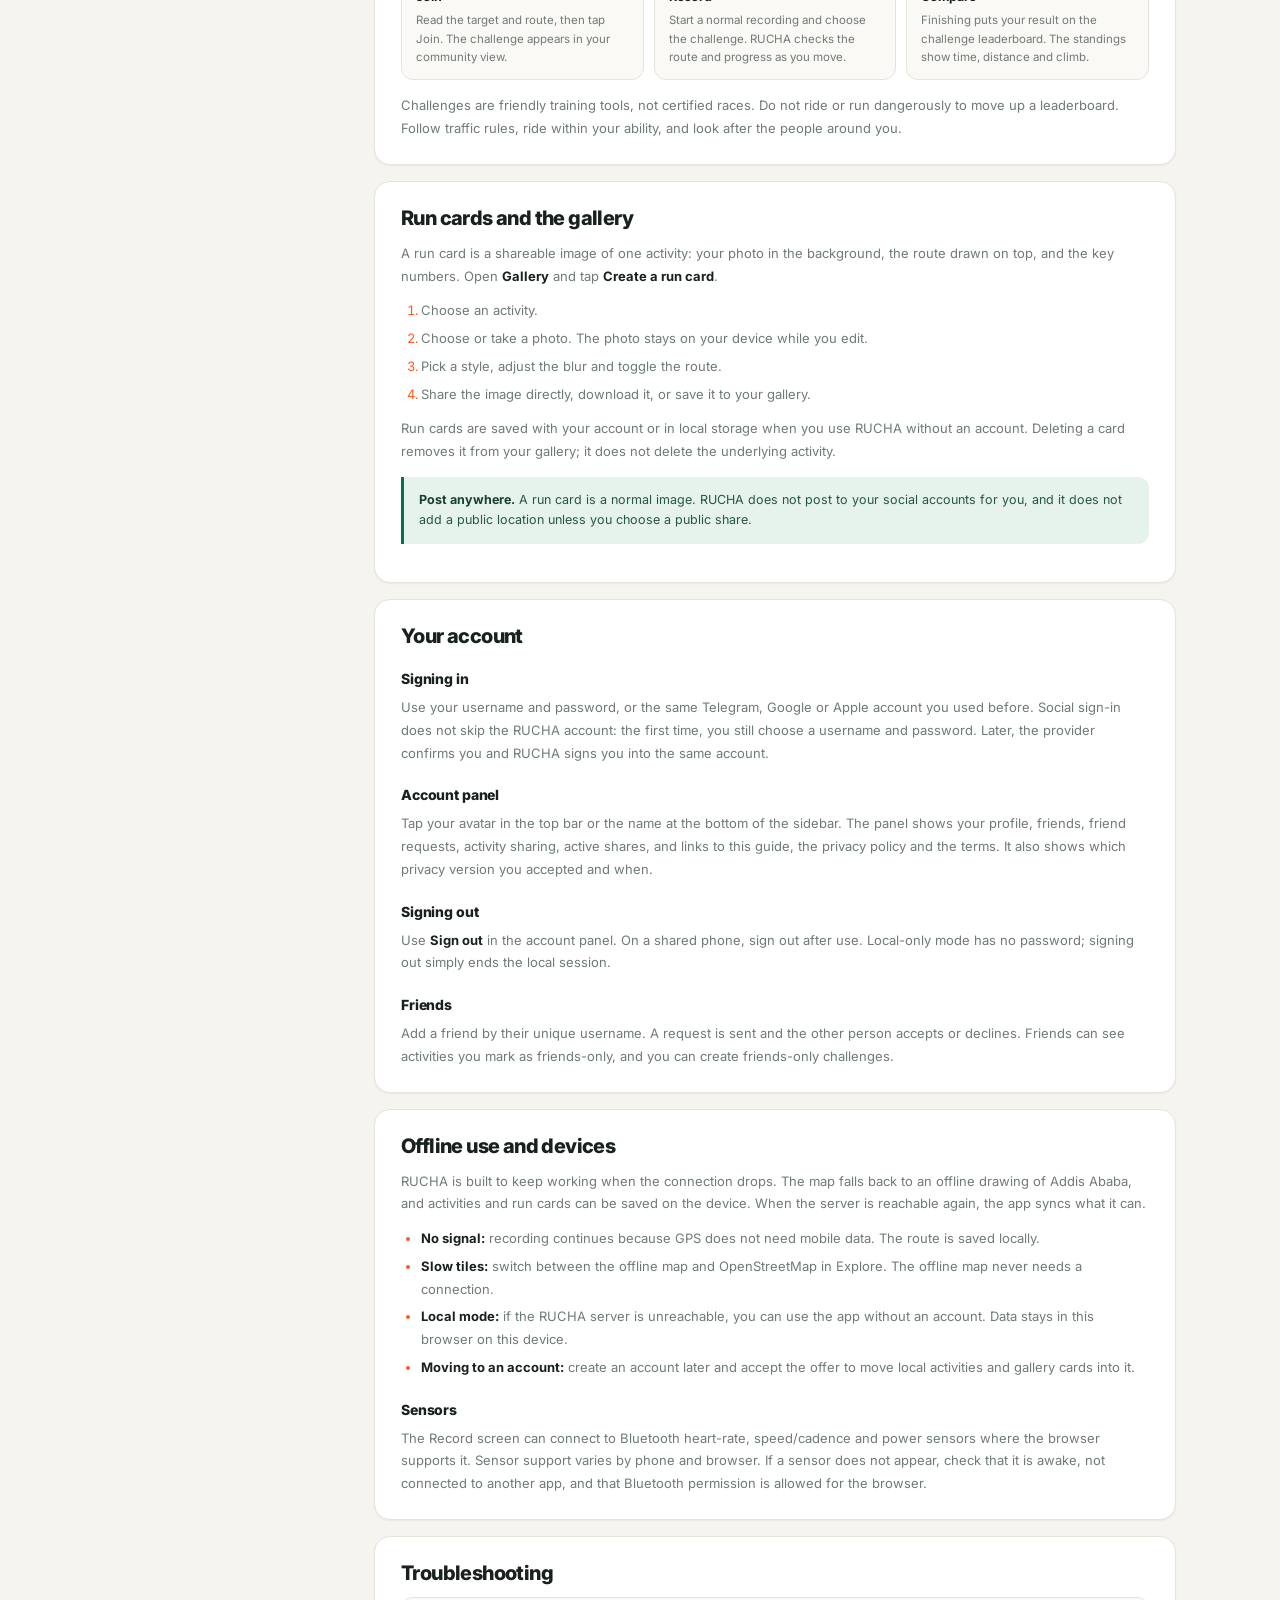
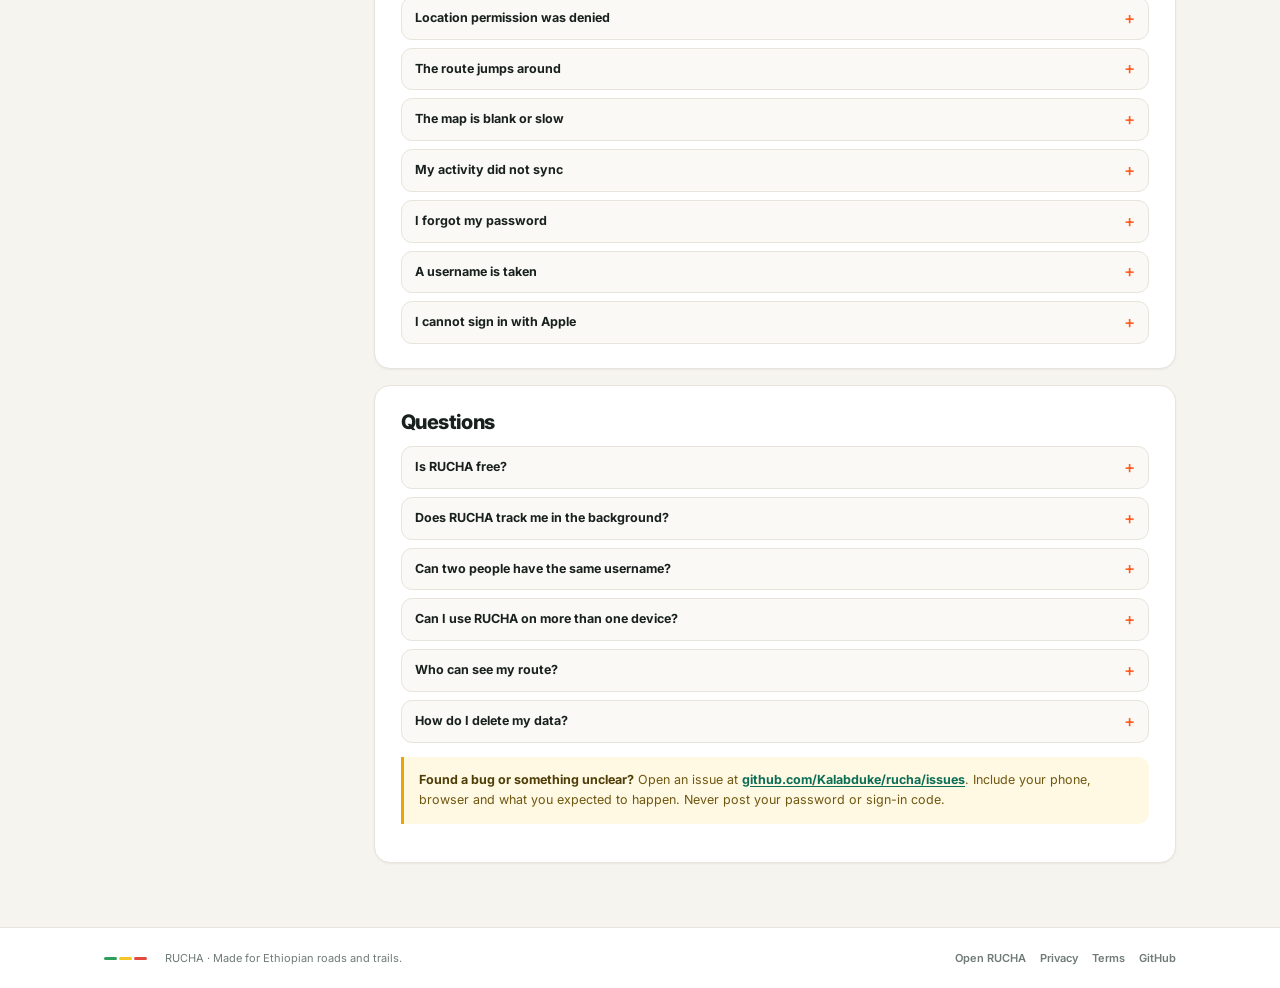
==== commit 15bb2609: "fix: lower minimum password length to 5 characters" ====
--- a/help.html
+++ b/help.html
@@ -9,7 +9,7 @@
 <link rel="preconnect" href="https://fonts.googleapis.com">
 <link rel="preconnect" href="https://fonts.gstatic.com" crossorigin>
 <link href="https://fonts.googleapis.com/css2?family=Inter:wght@400;500;600;700;800;900&display=swap" rel="stylesheet">
-<link rel="stylesheet" href="legal.css?v=5">
+<link rel="stylesheet" href="legal.css?v=6">
 </head>
 <body>
 
@@ -82,7 +82,7 @@
         <p>Open RUCHA and choose a sign-in method. Telegram is the featured option: you press Start in the RUCHA bot, the bot sends a six-digit code, and you type that code on the site. Google and Apple work the same way as any other social sign-in. After the provider confirms you, RUCHA asks you to choose a username and password once. That pair is your RUCHA account from then on.</p>
         <ul class="legal-checks">
           <li><strong>Username:</strong> 3–20 characters, lowercase letters, numbers and underscores only. It is unique and not case sensitive, so <b>Selam_Runs</b> and <b>selam_runs</b> are the same name. The app checks availability as you type.</li>
-          <li><strong>Password:</strong> at least 10 characters. Use the eye button to check what you typed. The password is hashed on the server; nobody at RUCHA can read it.</li>
+          <li><strong>Password:</strong> at least 5 characters. Use the eye button to check what you typed. The password is hashed on the server; nobody at RUCHA can read it.</li>
           <li><strong>Consent:</strong> tick the box to accept the <a href="privacy.html">Privacy Policy</a> and <a href="terms.html">Terms of Use</a>. Acceptance is stored with your account and the version date is recorded.</li>
         </ul>
         <h3>Use without an account</h3>
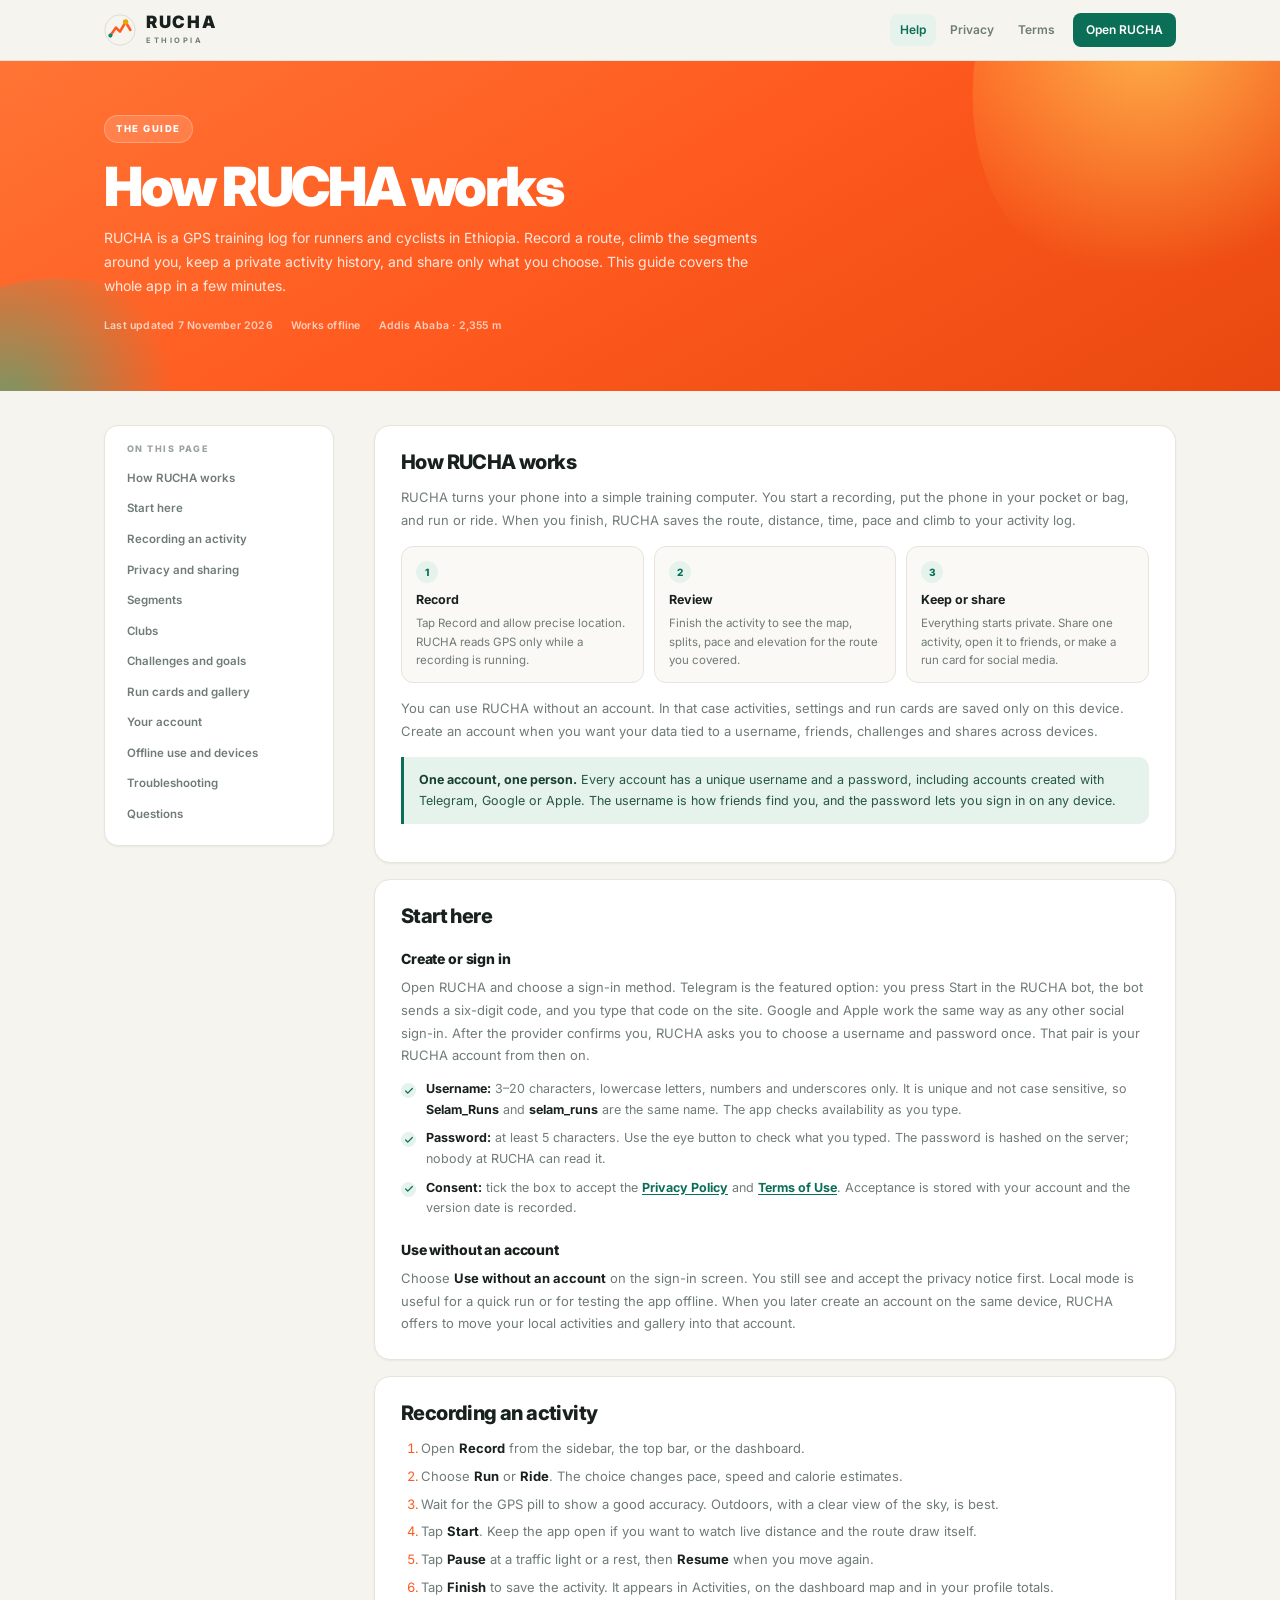
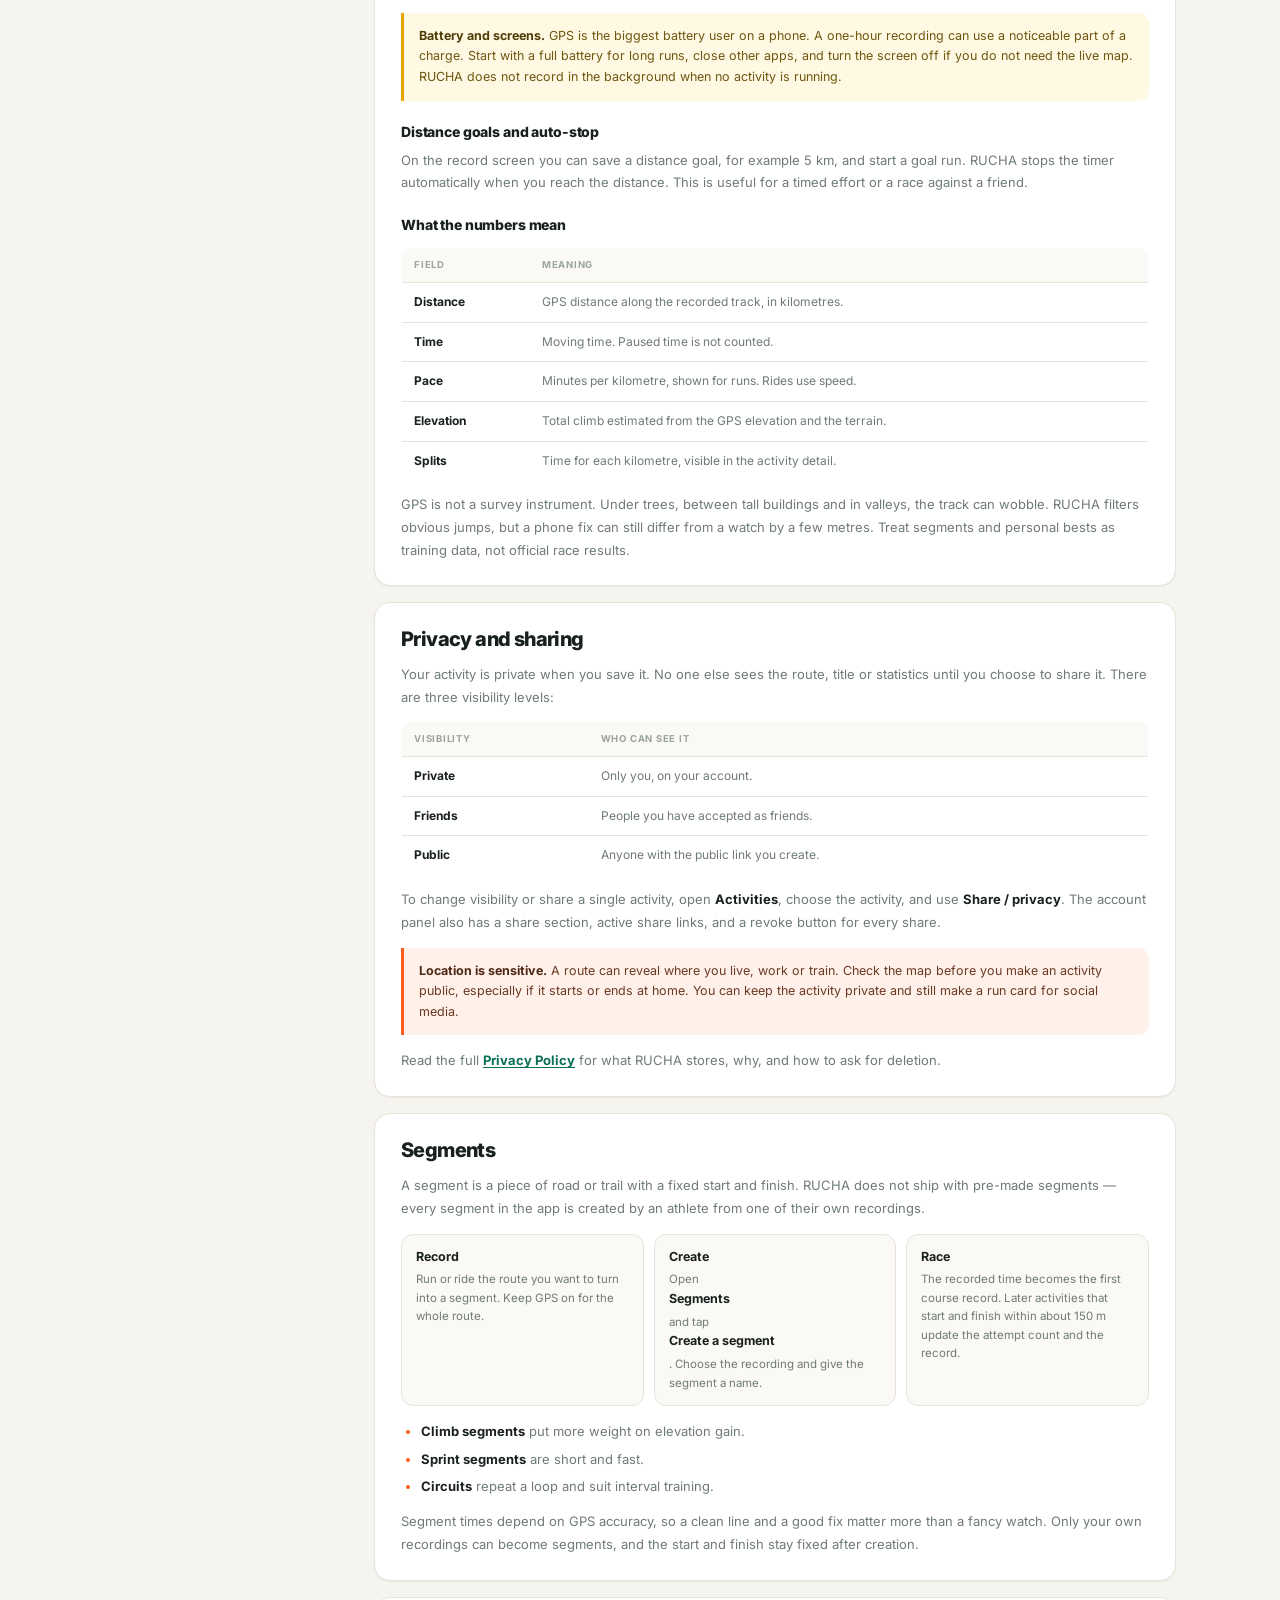
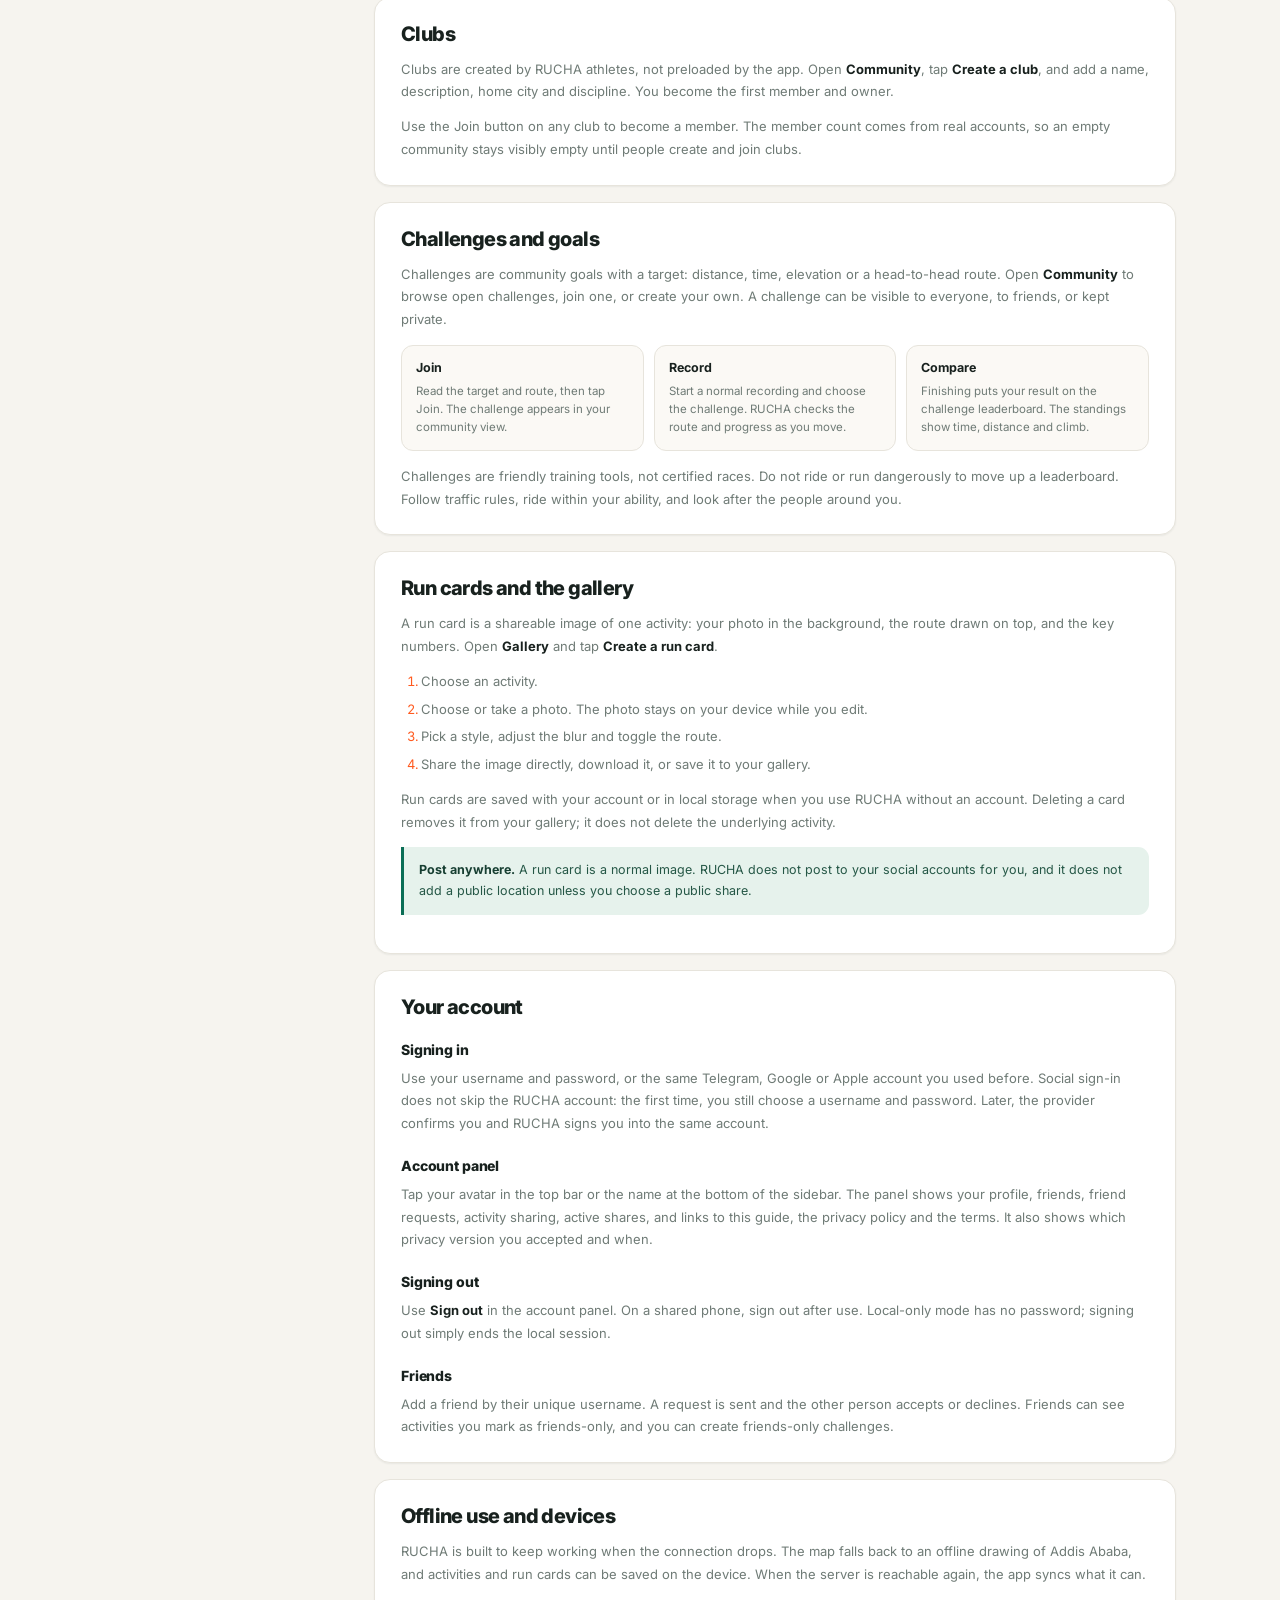
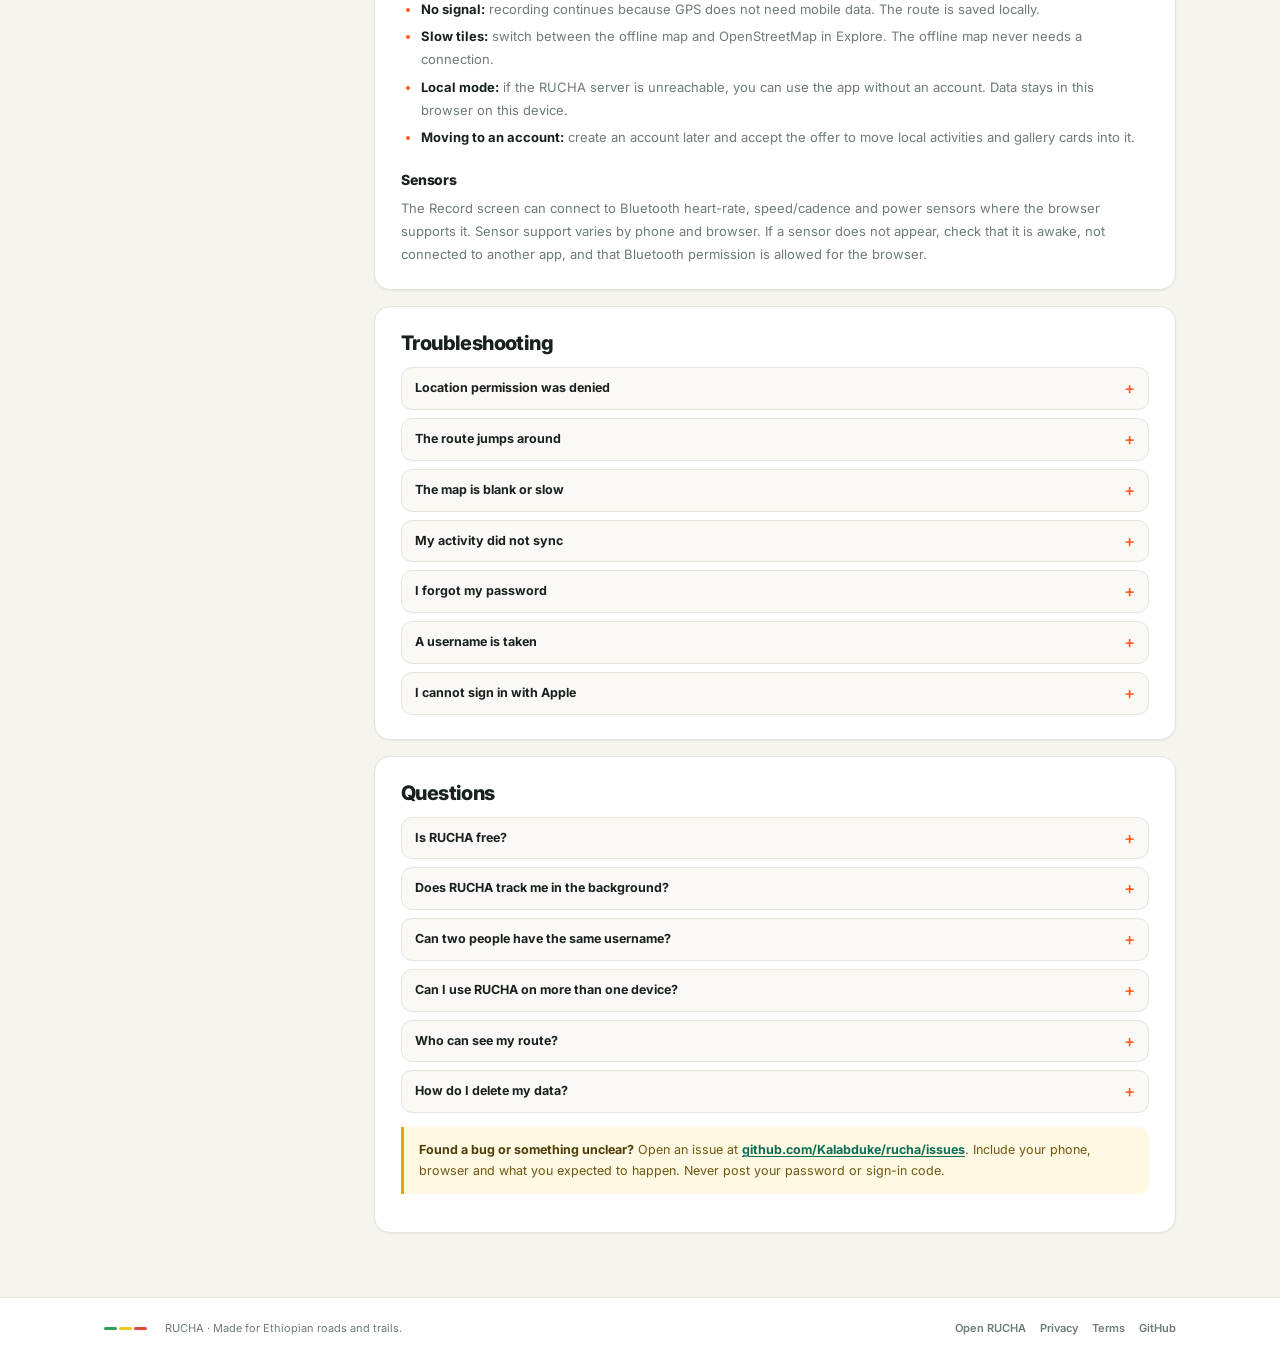
==== commit 1a2b0403: "feat: make all activity and community content user-created" ====
--- a/help.html
+++ b/help.html
@@ -53,6 +53,7 @@
           <a href="#record">Recording an activity</a>
           <a href="#privacy">Privacy and sharing</a>
           <a href="#segments">Segments</a>
+          <a href="#clubs">Clubs</a>
           <a href="#challenges">Challenges and goals</a>
           <a href="#gallery">Run cards and gallery</a>
           <a href="#account">Your account</a>
@@ -134,13 +135,24 @@
 
       <section class="legal-card" id="segments">
         <h2>Segments</h2>
-        <p>A segment is a short piece of road or trail with a fixed start and finish. RUCHA includes local climbs, sprints and circuits around Addis Ababa and the surrounding highlands. Open <b>Segments</b> to see the category, distance, average gradient and the current leaderboard.</p>
+        <p>A segment is a piece of road or trail with a fixed start and finish. RUCHA does not ship with pre-made segments — every segment in the app is created by an athlete from one of their own recordings.</p>
+        <div class="legal-grid">
+          <div class="legal-step"><b>Record</b><p>Run or ride the route you want to turn into a segment. Keep GPS on for the whole route.</p></div>
+          <div class="legal-step"><b>Create</b><p>Open <b>Segments</b> and tap <b>Create a segment</b>. Choose the recording and give the segment a name.</p></div>
+          <div class="legal-step"><b>Race</b><p>The recorded time becomes the first course record. Later activities that start and finish within about 150 m update the attempt count and the record.</p></div>
+        </div>
         <ul>
-          <li><strong>Climb segments</strong> reward steady effort on a gradient.</li>
+          <li><strong>Climb segments</strong> put more weight on elevation gain.</li>
           <li><strong>Sprint segments</strong> are short and fast.</li>
           <li><strong>Circuits</strong> repeat a loop and suit interval training.</li>
         </ul>
-        <p>When one of your recorded activities passes a segment, RUCHA compares your time with the leaderboard. Segment times depend on GPS accuracy, so a perfect line and a good fix matter more than a fancy watch.</p>
+        <p>Segment times depend on GPS accuracy, so a clean line and a good fix matter more than a fancy watch. Only your own recordings can become segments, and the start and finish stay fixed after creation.</p>
+      </section>
+
+      <section class="legal-card" id="clubs">
+        <h2>Clubs</h2>
+        <p>Clubs are created by RUCHA athletes, not preloaded by the app. Open <b>Community</b>, tap <b>Create a club</b>, and add a name, description, home city and discipline. You become the first member and owner.</p>
+        <p>Use the Join button on any club to become a member. The member count comes from real accounts, so an empty community stays visibly empty until people create and join clubs.</p>
       </section>
 
       <section class="legal-card" id="challenges">
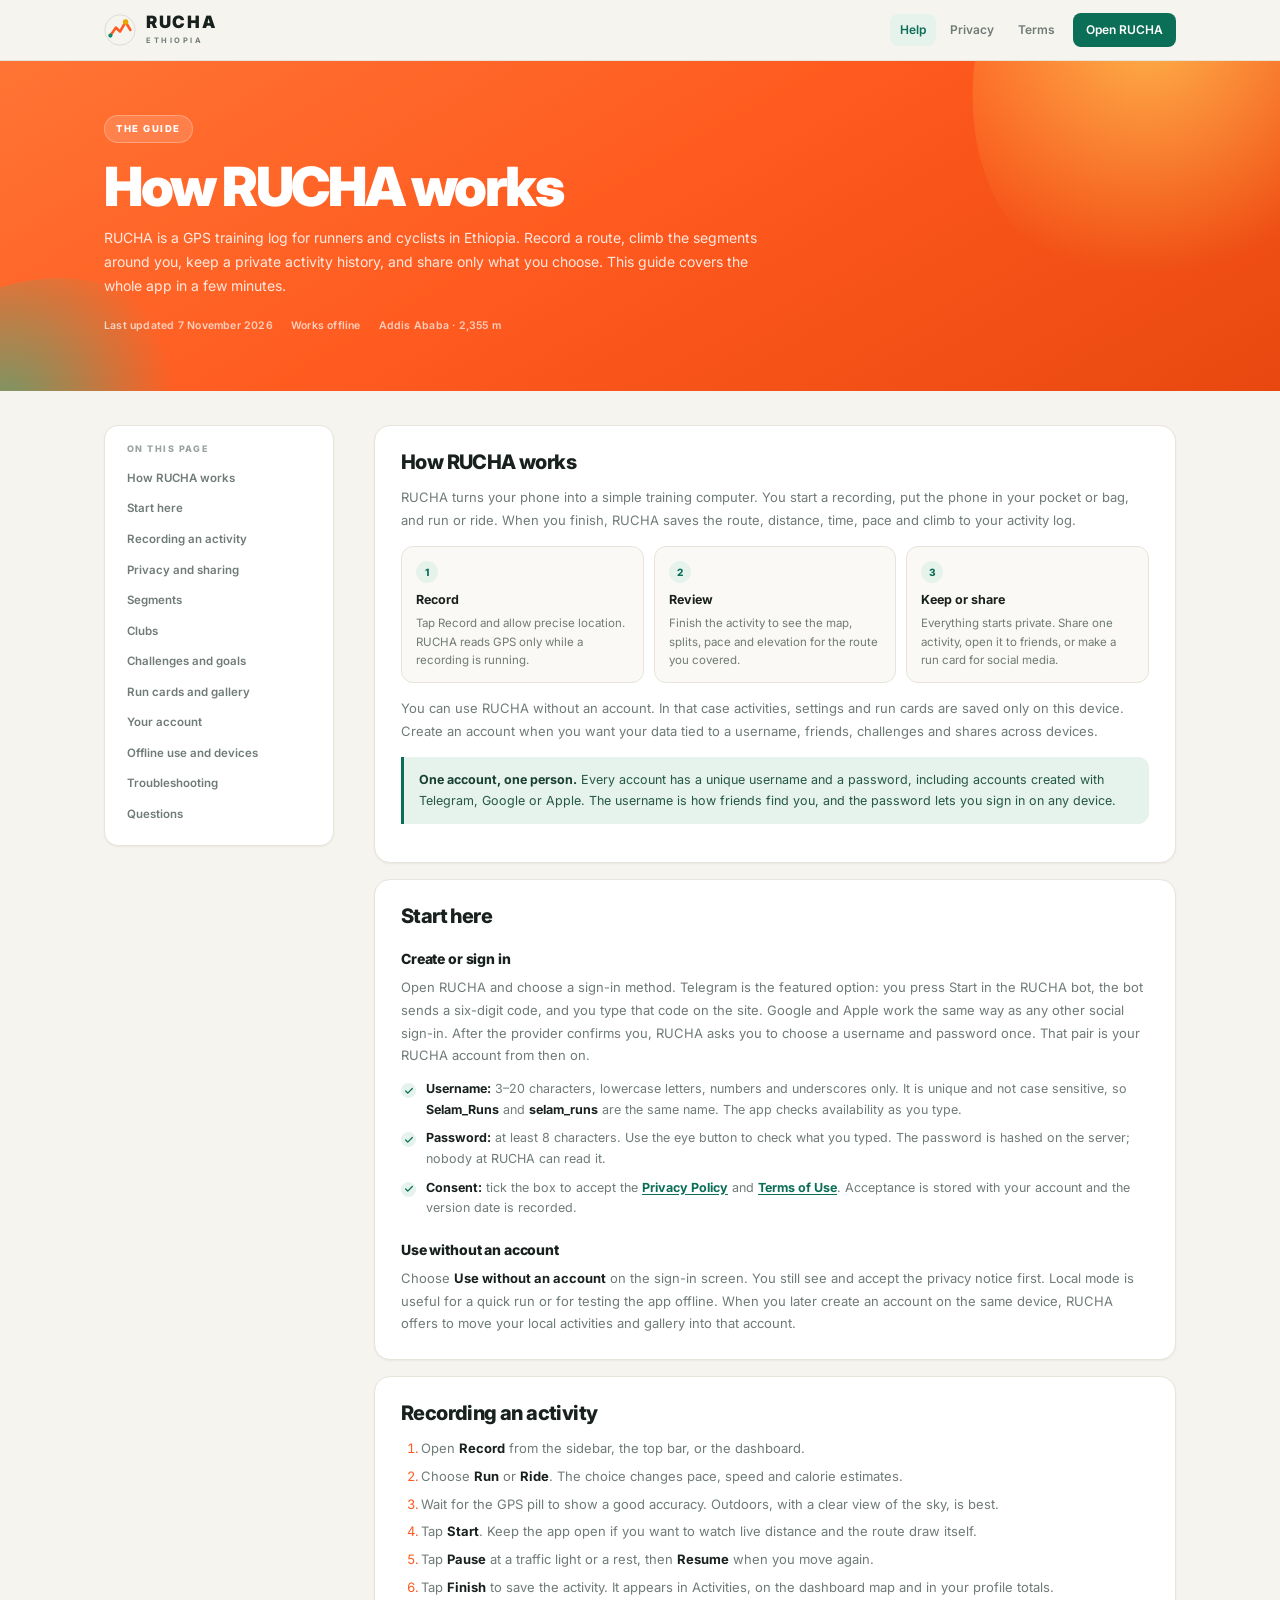
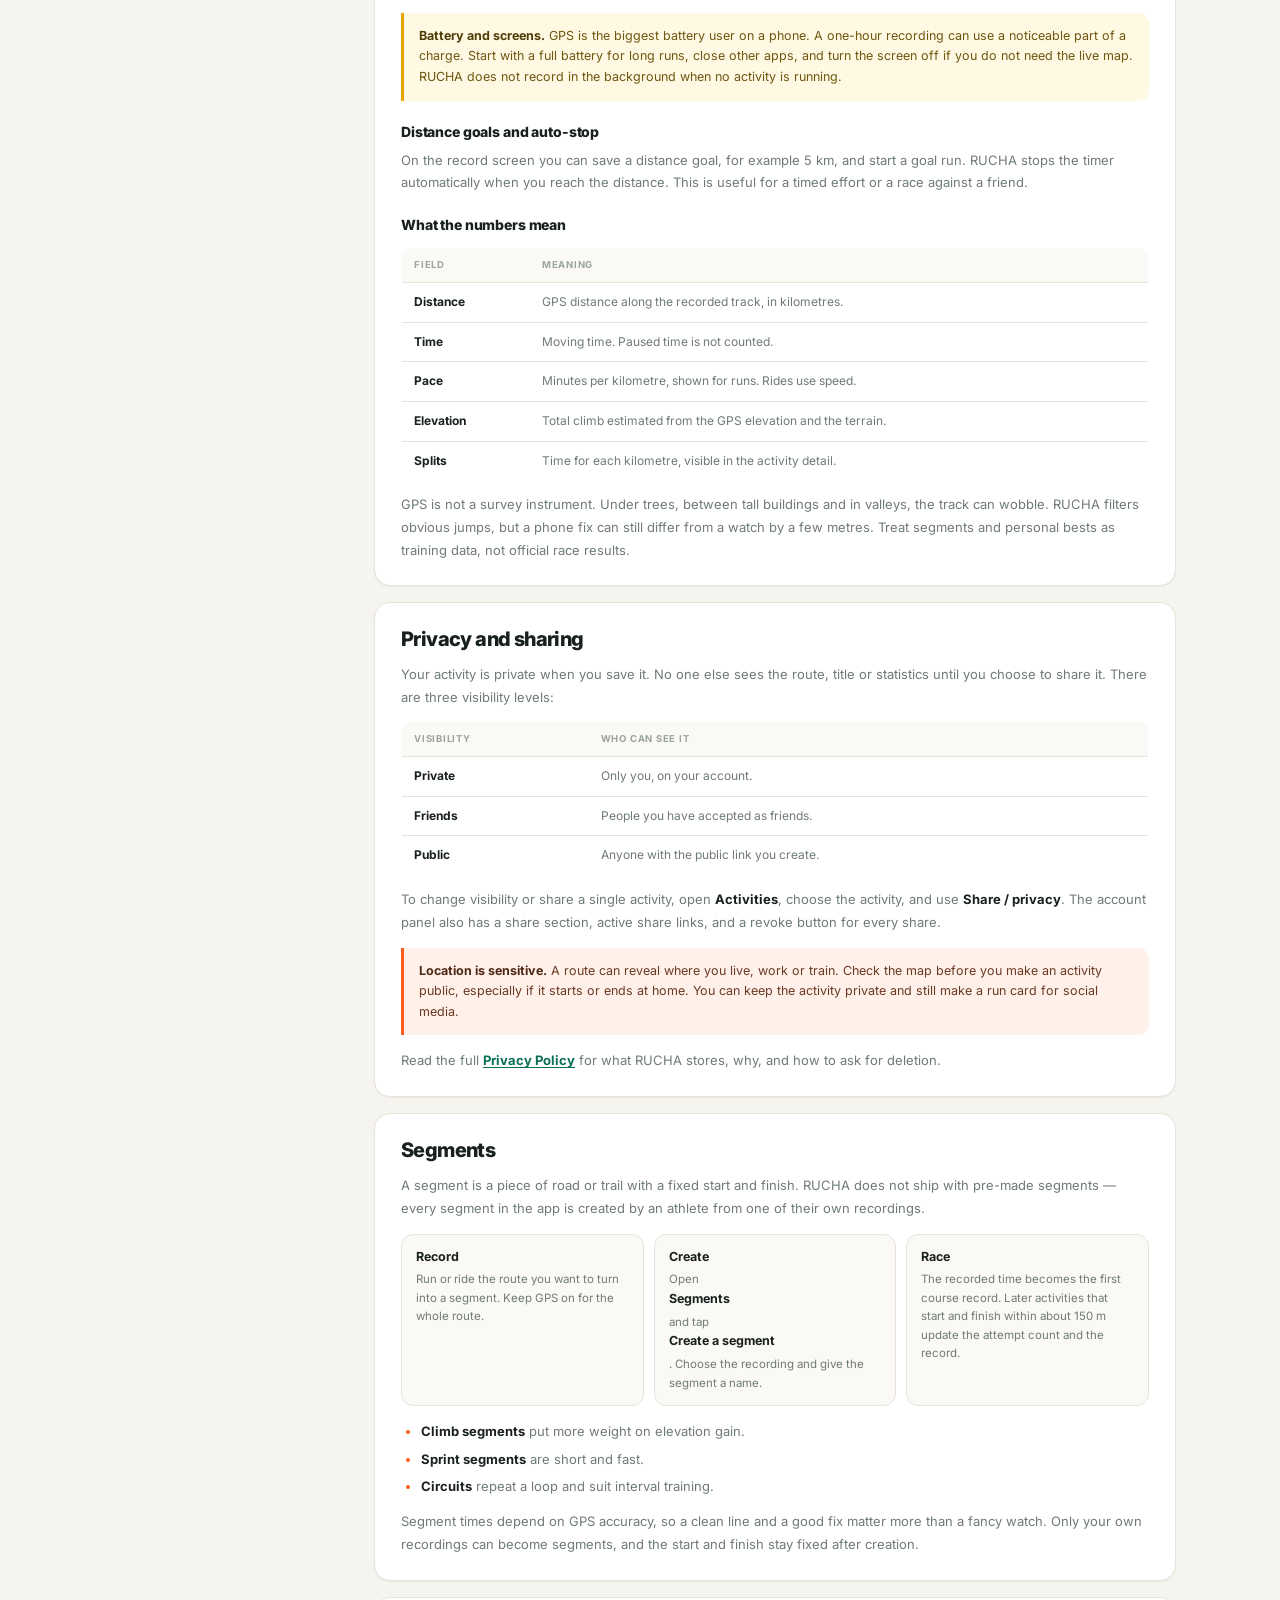
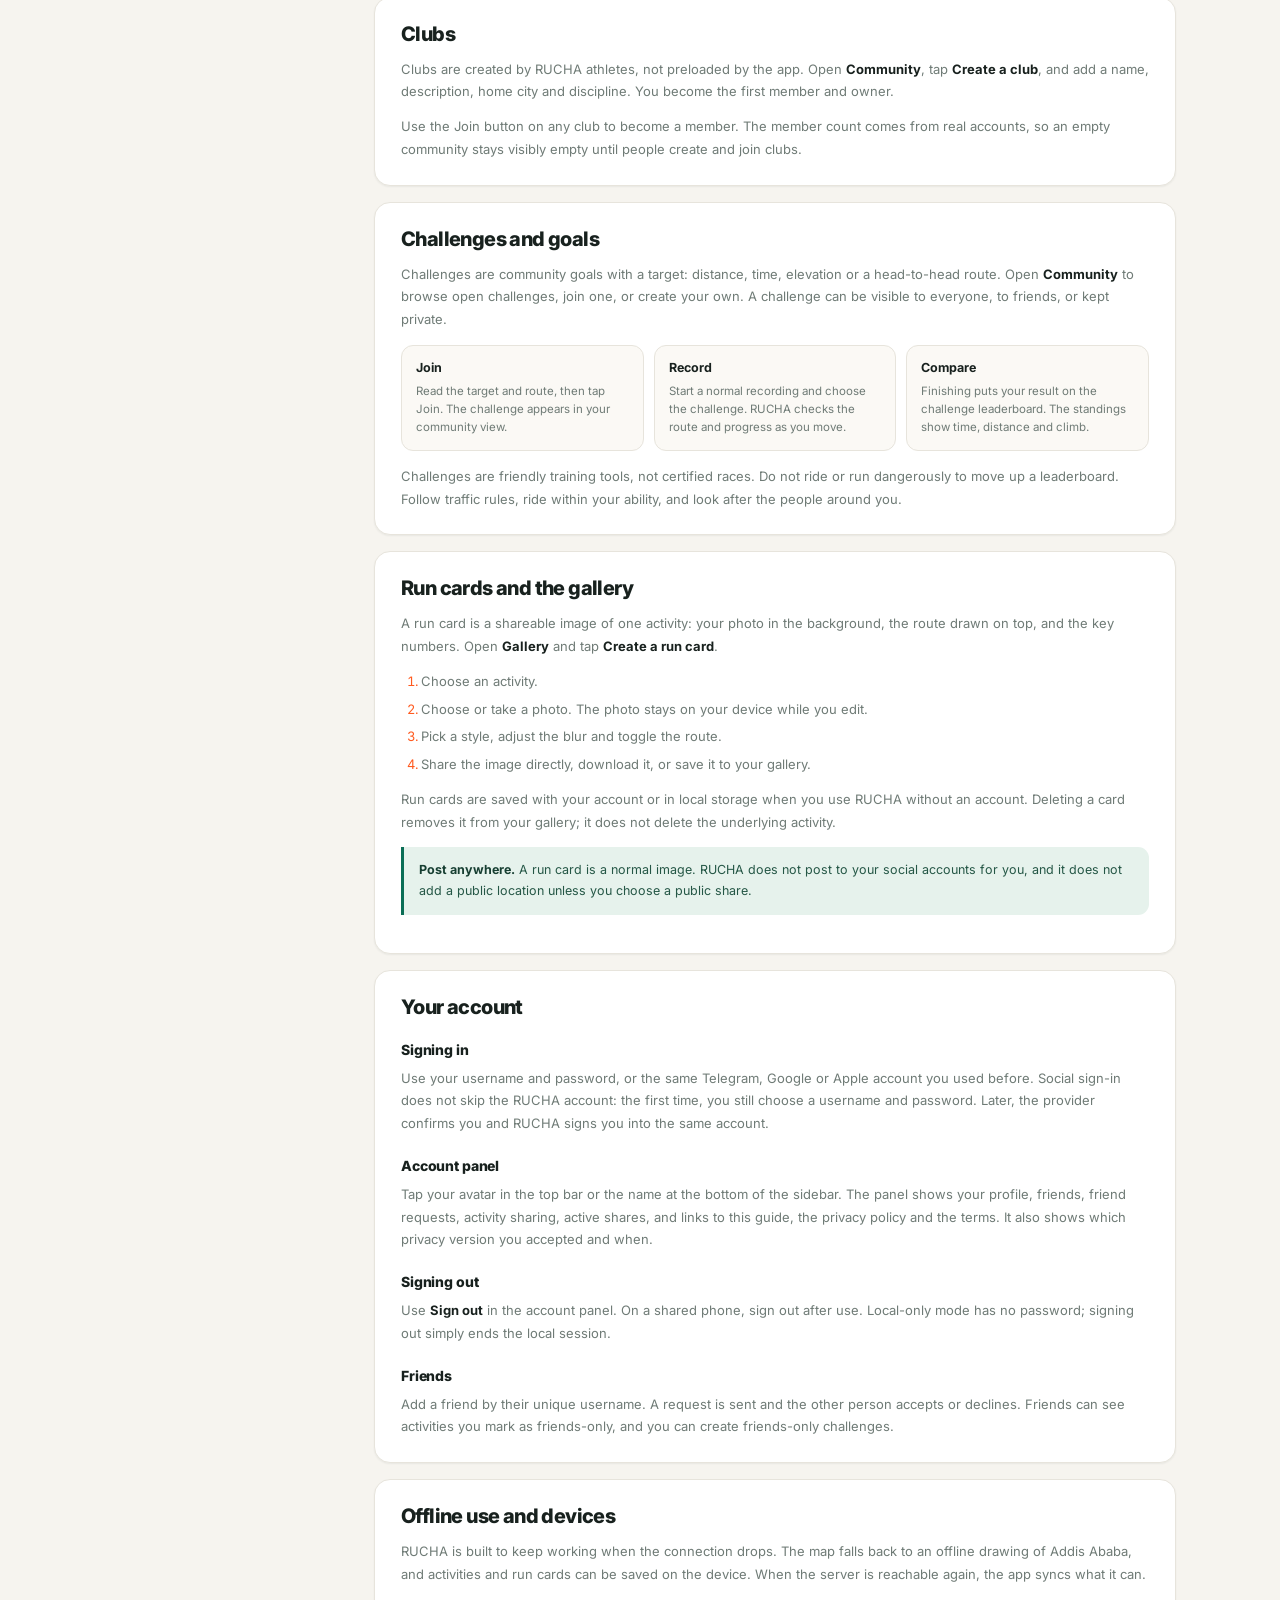
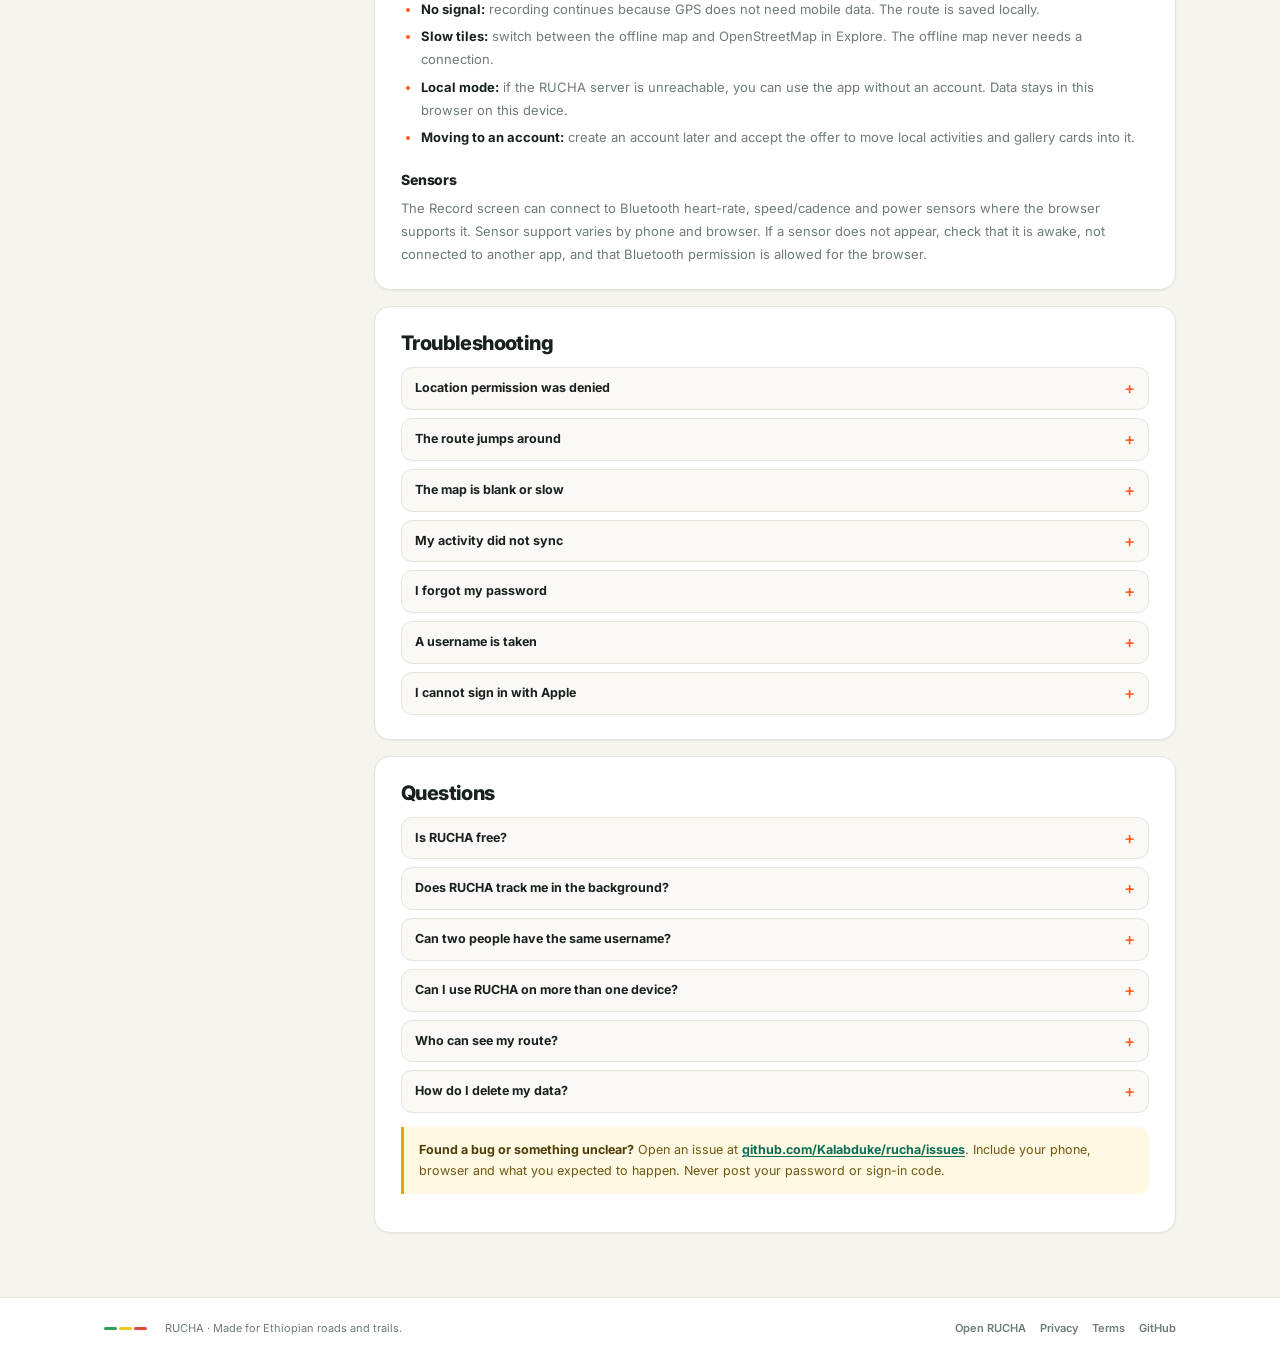
==== commit 2ed166b0: "fix(auth,branding): native telegram intent launch, google/apple account selector, 8-char password co" ====
--- a/help.html
+++ b/help.html
@@ -83,7 +83,7 @@
         <p>Open RUCHA and choose a sign-in method. Telegram is the featured option: you press Start in the RUCHA bot, the bot sends a six-digit code, and you type that code on the site. Google and Apple work the same way as any other social sign-in. After the provider confirms you, RUCHA asks you to choose a username and password once. That pair is your RUCHA account from then on.</p>
         <ul class="legal-checks">
           <li><strong>Username:</strong> 3–20 characters, lowercase letters, numbers and underscores only. It is unique and not case sensitive, so <b>Selam_Runs</b> and <b>selam_runs</b> are the same name. The app checks availability as you type.</li>
-          <li><strong>Password:</strong> at least 5 characters. Use the eye button to check what you typed. The password is hashed on the server; nobody at RUCHA can read it.</li>
+          <li><strong>Password:</strong> at least 8 characters. Use the eye button to check what you typed. The password is hashed on the server; nobody at RUCHA can read it.</li>
           <li><strong>Consent:</strong> tick the box to accept the <a href="privacy.html">Privacy Policy</a> and <a href="terms.html">Terms of Use</a>. Acceptance is stored with your account and the version date is recorded.</li>
         </ul>
         <h3>Use without an account</h3>
